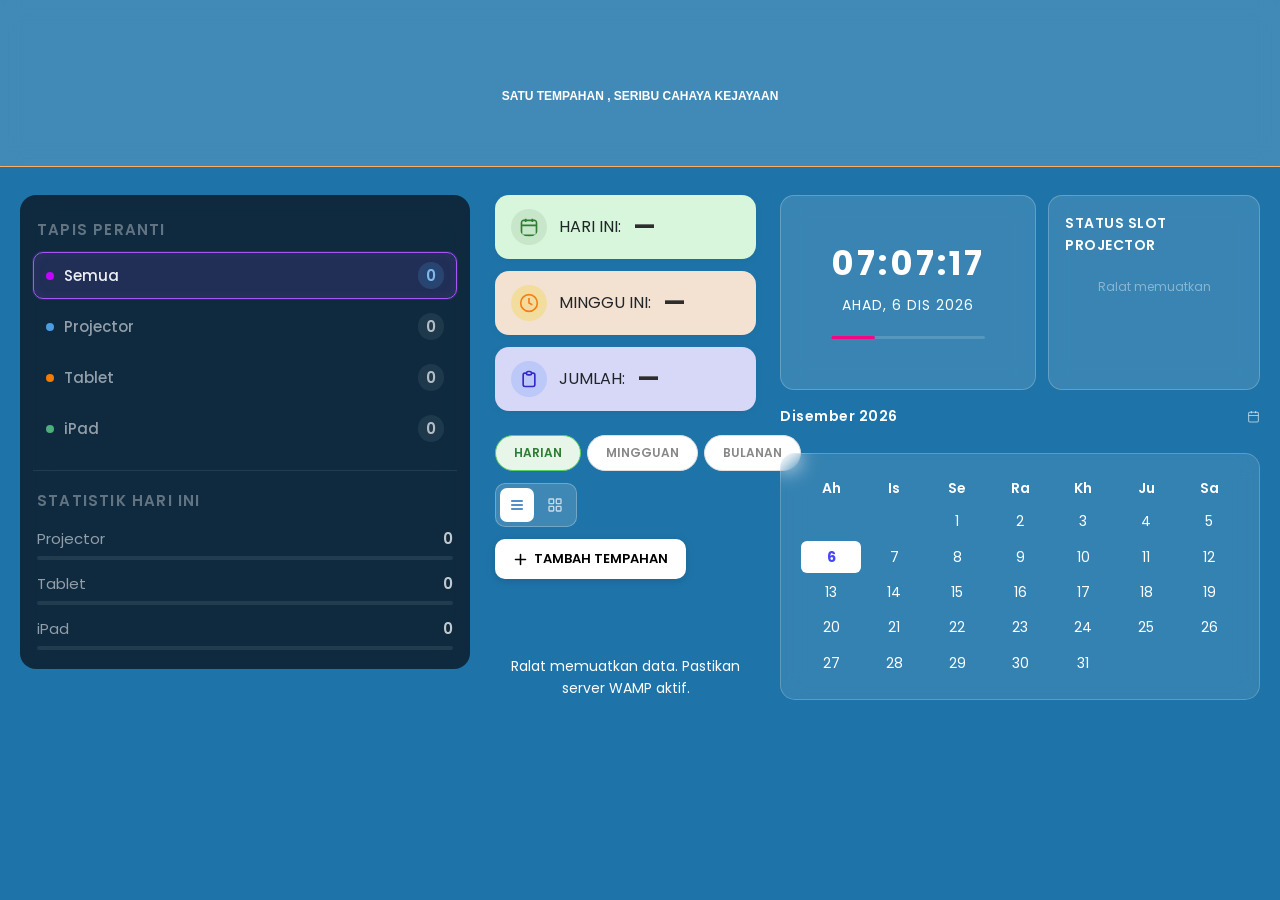
==== Projector/index.html @ f1d9f0d3 "latest" ====
<!DOCTYPE html>
<html lang="ms">
<head>
  <meta charset="UTF-8">
  <meta name="viewport" content="width=device-width, initial-scale=1.0">
  <title>Sistem Tempahan Peranti</title>

  <link rel="preconnect" href="https://fonts.googleapis.com">
  <link rel="preconnect" href="https://fonts.gstatic.com" crossorigin>
  <link href="https://fonts.googleapis.com/css2?family=Poppins:wght@400;500;600&display=swap" rel="stylesheet">

 
  <link rel="stylesheet" href="style.css">
</head>
<body>

<video autoplay muted loop id="myVideo">
  <source src="bgvideo10.mp4" type="video/mp4">
</video>

<!-- ════NAVBAR  ════-->
<nav class="navbar">
  <img src="logo.png" alt="Fast Track Academy" style="height:150px;width:auto;object-fit:contain;margin-right:1500px;">
  <div style="position:absolute;left:50%;transform:translateX(-50%);display:flex;flex-direction:column;align-items:center;gap:4px;">
    <!-- <div class="navbar-icon">
      <svg fill="none" stroke="currentColor" stroke-width="1.8" viewBox="0 0 24 24">
        <rect x="2" y="6" width="20" height="10" rx="2"/>
        <circle cx="17" cy="11" r="2"/>
        <path stroke-linecap="round" d="M5 11h6"/>
        <path stroke-linecap="round" d="M10 16l-2 3M14 16l2 3"/>
      </svg>
    </div> -->
    <div style="text-align:center;">
      <div class="navbar-title">
        <span class="text-1">SISTEM TEMPAHAN PERANTI</span>
        <span class="text-2">FAST TRACK ACADEMY</span>
      </div>
      <div class="navbar-sub">SATU TEMPAHAN , SERIBU CAHAYA KEJAYAAN</div>
    </div>
  </div>
  <button onclick="document.getElementById('logoutModal').style.display='flex'" style="display:flex;align-items:center;gap:8px;background:#b42828;border:1px solid rgba(255,255,255,0.12);color:white;padding:8px 18px;border-radius:50px;font-size:13px;font-weight:500;cursor:pointer;margin-left:auto;font-family:'Poppins',sans-serif;">
    <svg width="15" height="15" viewBox="0 0 24 24" fill="none" stroke="white" stroke-width="2.2" stroke-linecap="round" stroke-linejoin="round">
      <path d="M9 21H5a2 2 0 0 1-2-2V5a2 2 0 0 1 2-2h4"/>
      <polyline points="16 17 21 12 16 7"/>
      <line x1="21" y1="12" x2="9" y2="12"/>
    </svg>
    KEMBALI
  </button>
</nav>

<!-- ════ MAIN CONTAINER ════ -->
<div class="container">

  <!-- ══ PAGE: DASHBOARD ══ -->
  <div class="page active" id="page-dashboard">

    <!-- ════════════════════════════════════════
         WRAPPER: sidebar + kandungan asal
         
    ════════════════════════════════════════ -->
    <div class="sb-outer-wrap">

      <!-- ══ SIDEBAR  ══ -->
      <aside class="sb-panel" id="sbPanel">

        <div class="sb-section-title">TAPIS PERANTI</div>

        <div class="sb-pill-list" id="sbPillList">
          <button class="sb-pill active" data-device="semua" onclick="sbSetFilter(this)">
            <span class="sb-pill-dot" style="background:#c504ff"></span>
            <span class="sb-pill-name">Semua</span>
            <span class="sb-pill-count" id="sb-cnt-semua">—</span>
          </button>
          <button class="sb-pill" data-device="projector" onclick="sbSetFilter(this)">
            <span class="sb-pill-dot" style="background:#4a9de0"></span>
            <span class="sb-pill-name">Projector</span>
            <span class="sb-pill-count" id="sb-cnt-projector">—</span>
          </button>
          <button class="sb-pill" data-device="tablet" onclick="sbSetFilter(this)">
            <span class="sb-pill-dot" style="background:#F57C00"></span>
            <span class="sb-pill-name">Tablet</span>
            <span class="sb-pill-count" id="sb-cnt-tablet">—</span>
          </button>
          <button class="sb-pill" data-device="ipad" onclick="sbSetFilter(this)">
            <span class="sb-pill-dot" style="background:#4caf7d"></span>
            <span class="sb-pill-name">iPad</span>
            <span class="sb-pill-count" id="sb-cnt-ipad">—</span>
          </button>
        </div>

        <div class="sb-divider"></div>

        <div class="sb-section-title">STATISTIK HARI INI</div>

        <div class="sb-stat-list">
          <div class="sb-stat-row">
            <div class="sb-stat-top">
              <span class="sb-stat-name">Projector</span>
              <span class="sb-stat-num" id="sb-stat-projector">—</span>
            </div>
            <div class="sb-stat-track">
              <div class="sb-stat-fill" id="sb-fill-projector" style="background:#4a9de0;width:0%"></div>
            </div>
          </div>
          <div class="sb-stat-row">
            <div class="sb-stat-top">
              <span class="sb-stat-name">Tablet</span>
              <span class="sb-stat-num" id="sb-stat-tablet">—</span>
            </div>
            <div class="sb-stat-track">
              <div class="sb-stat-fill" id="sb-fill-tablet" style="background:#F57C00;width:0%"></div>
            </div>
          </div>
          <div class="sb-stat-row">
            <div class="sb-stat-top">
              <span class="sb-stat-name">iPad</span>
              <span class="sb-stat-num" id="sb-stat-ipad">—</span>
            </div>
            <div class="sb-stat-track">
              <div class="sb-stat-fill" id="sb-fill-ipad" style="background:#4caf7d;width:0%"></div>
            </div>
          </div>
        </div>

      </aside>
      <!-- ══ /SIDEBAR BARU ══ -->

      <!-- ══ KANDUNGAN DASHBOARD  ══ -->
      <div class="sb-main-content">
        <div class="dashboard-layout">

          <!-- KIRI: Stats + Toolbar + Senarai  -->
          <div class="dashboard-main">

            <div class="stats-bar">
              <div class="stat-chip">
                <svg fill="none" stroke="currentColor" stroke-width="2" viewBox="0 0 24 24">
                  <rect x="3" y="4" width="18" height="18" rx="2"/>
                  <path d="M16 2v4M8 2v4M3 10h18"/>
                </svg>
                HARI INI: <strong id="stat-hari">—</strong>
              </div>
              <div class="stat-chip">
                <svg fill="none" stroke="currentColor" stroke-width="2" viewBox="0 0 24 24">
                  <circle cx="12" cy="12" r="10"/>
                  <path d="M12 6v6l4 2"/>
                </svg>
                MINGGU INI: <strong id="stat-minggu">—</strong>
              </div>
              <div class="stat-chip">
                <svg fill="none" stroke="currentColor" stroke-width="2" viewBox="0 0 24 24">
                  <path stroke-linecap="round" d="M9 5H7a2 2 0 00-2 2v12a2 2 0 002 2h10a2 2 0 002-2V7a2 2 0 00-2-2h-2M9 5a2 2 0 002 2h2a2 2 0 002-2M9 5a2 2 0 012-2h2a2 2 0 012 2"/>
                </svg>
                JUMLAH: <strong id="stat-total">—</strong>
              </div>
            </div>

            <div class="toolbar">
              <div class="tabs" data-active="harian">
                <button class="tab-btn active" onclick="setTab('harian', this)">HARIAN</button>
                <button class="tab-btn" onclick="setTab('mingguan', this)">MINGGUAN</button>
                <button class="tab-btn" onclick="setTab('bulanan', this)">BULANAN</button>
              </div>
              <div class="view-toggle">
                <button class="view-btn active" id="btn-list" onclick="setView('list', this)" title="List View">
                  <svg fill="none" stroke="currentColor" stroke-width="2" viewBox="0 0 24 24" width="16" height="16">
                    <path stroke-linecap="round" d="M4 6h16M4 12h16M4 18h16"/>
                  </svg>
                </button>
                <button class="view-btn" id="btn-grid" onclick="setView('grid', this)" title="Grid View">
                  <svg fill="none" stroke="currentColor" stroke-width="2" viewBox="0 0 24 24" width="16" height="16">
                    <rect x="3" y="3" width="7" height="7" rx="1"/><rect x="14" y="3" width="7" height="7" rx="1"/>
                    <rect x="3" y="14" width="7" height="7" rx="1"/><rect x="14" y="14" width="7" height="7" rx="1"/>
                  </svg>
                </button>
              </div>
              <button class="btn btn-primary" onclick="showFormPage()">
                <svg fill="none" stroke="currentColor" stroke-width="2.5" viewBox="0 0 24 24">
                  <path stroke-linecap="round" stroke-linejoin="round" d="M12 4v16m8-8H4"/>
                </svg>
                TAMBAH TEMPAHAN
              </button>
            </div>

            <div id="list-container"></div>

          </div><!-- /dashboard-main -->

          <!-- KANAN: Jam & Kalendar-->
          <div class="dashboard-side">
            <div class="side-row">
              <div class="cc-clock">
                <div class="cc-time" id="ccTime">--:--:--</div>
                <div class="cc-date" id="ccDate">---</div>
                <div class="cc-secs-wrap"><div class="cc-secs-bar" id="ccSecsBar"></div></div>
              </div>
              <div class="cc-topuser">
                <div class="cc-cal-header">
                  <span class="cc-cal-month">STATUS SLOT PROJECTOR</span>
                </div>
                <div id="topUserList">
                  <div style="text-align:center;color:rgba(255,255,255,0.4);font-size:12px;padding:10px 0;">Memuatkan...</div>
                </div>
              </div>
            </div>
            <div class="cc-cal-header">
              <span class="cc-cal-month" id="ccCalMonth">---</span>
              <svg width="13" height="13" fill="none" stroke="rgba(255,255,255,0.6)" stroke-width="2" viewBox="0 0 24 24">
                <rect x="3" y="4" width="18" height="18" rx="2"/><path d="M16 2v4M8 2v4M3 10h18"/>
              </svg>
            </div>
            <div class="cc-cal-grid">
              <div class="cc-day-label">Ah</div>
              <div class="cc-day-label">Is</div>
              <div class="cc-day-label">Se</div>
              <div class="cc-day-label">Ra</div>
              <div class="cc-day-label">Kh</div>
              <div class="cc-day-label">Ju</div>
              <div class="cc-day-label">Sa</div>
              <div id="ccCalDays" style="display:contents"></div>
            </div>
          </div><!-- /dashboard-side -->

        </div><!-- /dashboard-layout -->
      </div>
      <!-- ══ /KANDUNGAN ══ -->

    </div><!-- /sb-outer-wrap -->

  </div><!-- /page-dashboard -->

  <!-- ══ PAGE: FORM ══ -->
  <div class="page" id="page-form">
    <div class="form-header">
      <button class="btn btn-secondary" onclick="showDashboard()">
        <svg fill="none" stroke="currentColor" stroke-width="2" viewBox="0 0 24 24">
          <path stroke-linecap="round" stroke-linejoin="round" d="M15 19l-7-7 7-7"/>
        </svg>
        KEMBALI
      </button>
      <h2>Borang Tempahan Peranti</h2>
    </div>
    <div class="form-card-wrap">
  <div class="form-card-spin"></div>
  <div class="form-card">
      <form id="booking-form" onsubmit="event.preventDefault(); submitForm();" novalidate>
        <div class="form-group">
          <label class="form-label" for="f-nama">Nama<span>*</span></label>
          <input type="text" id="f-nama" class="form-control" placeholder="Masukkan nama anda">
          <div class="invalid-feedback">Sila masukkan nama.</div>
        </div>
        <div class="form-group">
          <label class="form-label">Jenis Device<span>*</span></label>
          <div class="device-selector">
            <label class="device-option" data-device="projector">
              <input type="radio" name="f-device" value="projector" checked onchange="onDeviceChange(this.value)">
              <div class="device-option-inner">
                <div class="device-option-icon device-icon-projector">
                  <svg fill="none" stroke="currentColor" stroke-width="1.8" viewBox="0 0 24 24" width="22" height="22">
                   <rect x="2" y="6" width="20" height="10" rx="2"/>
                  <circle cx="17" cy="11" r="2"/>
                  <path stroke-linecap="round" d="M5 11h6"/>
                  <path stroke-linecap="round" d="M10 16l-2 3M14 16l2 3"/>
                </svg>
                </div>
                <div class="device-option-label">Projektor</div>
              </div>
            </label>
            <label class="device-option" data-device="tablet">
              <input type="radio" name="f-device" value="tablet" onchange="onDeviceChange(this.value)">
              <div class="device-option-inner">
                <div class="device-option-icon device-icon-tablet">
                  <svg fill="none" stroke="currentColor" stroke-width="1.8" viewBox="0 0 24 24" width="22" height="22">
                    <rect x="5" y="2" width="14" height="20" rx="2"/>
                    <circle cx="12" cy="18" r="1" fill="currentColor" stroke="none"/>
                  </svg>
                </div>
                <div class="device-option-label">Tablet</div>
              </div>
            </label>
            <label class="device-option" data-device="ipad">
              <input type="radio" name="f-device" value="ipad" onchange="onDeviceChange(this.value)">
              <div class="device-option-inner">
                <div class="device-option-icon device-icon-ipad">
                  <svg fill="none" stroke="currentColor" stroke-width="1.8" viewBox="0 0 24 24" width="22" height="22">
                     <path d="M17.05 12.536c-.02-2.137 1.753-3.17 1.833-3.22-1.002-1.463-2.557-1.663-3.105-1.682-1.317-.134-2.578.775-3.247.775-.67 0-1.694-.757-2.789-.736-1.427.021-2.75.83-3.484 2.1-1.49 2.582-.381 6.4 1.065 8.494.709 1.02 1.551 2.163 2.652 2.122 1.067-.042 1.468-.684 2.757-.684 1.289 0 1.651.684 2.774.662 1.148-.02 1.874-1.04 2.574-2.066.818-1.18 1.152-2.333 1.17-2.393-.026-.011-2.173-.832-2.2-3.372z" fill="currentColor"/>
              <path d="M14.69 5.61c.576-.706.967-1.68.859-2.658-.833.036-1.867.564-2.468 1.254-.531.613-.999 1.612-.876 2.562.934.07 1.886-.47 2.485-1.158z" fill="currentColor"/>
            </svg>
                </div>
                <div class="device-option-label">iPad</div>
              </div>
            </label>
          </div>
          <div class="invalid-feedback" id="device-feedback">Sila pilih jenis device.</div>
        </div>
        <div class="form-group">
          <label class="form-label" for="f-tarikh">Tarikh<span>*</span></label>
          <input type="date" id="f-tarikh" class="form-control">
          <div class="invalid-feedback">Sila pilih tarikh.</div>
        </div>
        <div class="form-row" id="masa-row">
          <div class="form-group">
            <label class="form-label" for="f-mula">Masa Mula<span>*</span></label>
            <input type="time" id="f-mula" class="form-control">
            <div class="invalid-feedback">Periksa masa mula dan tamat.</div>
          </div>
          <div class="form-group">
            <label class="form-label" for="f-tamat">Masa Tamat<span>*</span></label>
            <input type="time" id="f-tamat" class="form-control">
            <div class="invalid-feedback"></div>
          </div>
        </div>
        <div class="form-group" id="kelas-row">
          <label class="form-label" for="f-kelas">Kelas / Bilik<span>*</span></label>
          <select id="f-kelas" class="form-control">
            <option value="">-- Pilih Kelas --</option>
            <option>AL-FARABI</option><option>AL-GHAZALI</option><option>AL-HAMKA</option>
            <option>PLUTO</option><option>MARS</option><option>DELTA</option>
            <option>BETA</option><option>ALPHA</option><option>GAMMA</option>
            <option>HALL A</option><option>HALL B</option><option>TING 1</option>
            <option>LECT ROOM 3</option><option>LECT ROOM 4</option>
          </select>
          <div class="invalid-feedback">Sila pilih kelas.</div>
        </div>
        <div class="form-group">
          <label class="form-label" for="f-tujuan">Remark <span>*</span></label>
          <textarea id="f-tujuan" class="form-control" placeholder="Nyatakan Tujuan / Model Peranti..."></textarea>
          <div class="invalid-feedback">Sila isi tujuan.</div>
        </div>
        <button type="submit" class="btn btn-submit">
          <svg fill="none" stroke="currentColor" stroke-width="2.5" viewBox="0 0 24 24" style="width:16px;height:16px">
            <path stroke-linecap="round" stroke-linejoin="round" d="M5 13l4 4L19 7"/>
          </svg>
          Hantar Tempahan
        </button>
      </form>
  </div>
</div>

</div><!-- /container -->

<!-- ════ MODAL PADAM  ════ -->
<div class="modal-overlay" id="modal-confirm">
  <div class="modal-box">
    <div class="modal-title">Padam Tempahan?</div>
    <div class="modal-text">
      Adakah anda pasti mahu memadam tempahan milik
      <strong id="delete-nama"></strong>? Tindakan ini tidak boleh dibatalkan.
    </div>
    <div class="modal-actions">
      <button class="btn btn-secondary" onclick="closeModal()">Batal</button>
      <button class="btn btn-danger" style="border-color:#E24B4A;color:#A32D2D;" onclick="doDelete()">
        <svg fill="none" stroke="currentColor" stroke-width="2" viewBox="0 0 24 24" style="width:14px;height:14px">
          <path stroke-linecap="round" d="M3 6h18M8 6V4h8v2M19 6l-1 14H6L5 6"/>
        </svg>
        Ya, Padam
      </button>
    </div>
  </div>
</div>

<div id="toast-container"></div>

<!-- ════ MODAL LOG KELUAR  ════ -->
<div id="logoutModal" style="display:none;position:fixed;inset:0;background:rgba(0,0,0,0.55);align-items:center;justify-content:center;z-index:9999;">
  <div style="background:white;border-radius:16px;padding:32px 28px;text-align:center;max-width:320px;width:90%;font-family:'Poppins',sans-serif;">
    <div style="width:52px;height:52px;background:#FCEBEB;border-radius:50%;display:flex;align-items:center;justify-content:center;margin:0 auto 16px;">
      <svg width="24" height="24" viewBox="0 0 24 24" fill="none" stroke="#E24B4A" stroke-width="2" stroke-linecap="round" stroke-linejoin="round">
        <path d="M9 21H5a2 2 0 0 1-2-2V5a2 2 0 0 1 2-2h4"/>
        <polyline points="16 17 21 12 16 7"/>
        <line x1="21" y1="12" x2="9" y2="12"/>
      </svg>
    </div>
    <p style="font-weight:600;font-size:16px;margin:0 0 8px;color:#1a1a1a;">KEMBALI KE HOMEPAGE</p>
    <p style="color:#888;font-size:13px;margin:0 0 24px;">Anda pasti mahu kembali Ke Sistem Utama ?</p>
    <div style="display:flex;gap:10px;justify-content:center;">
      <button onclick="document.getElementById('logoutModal').style.display='none'" style="padding:9px 22px;border-radius:50px;border:1px solid #ddd;background:#f5f5f5;cursor:pointer;font-family:'Poppins',sans-serif;font-size:13px;">Tidak</button>
      <a href="..\" style="padding:9px 22px;border-radius:50px;background:#E24B4A;color:white;text-decoration:none;font-size:13px;font-weight:500;font-family:'Poppins',sans-serif;">Ya</a>
    </div>
  </div>
</div>

<!-- JS  —  -->
<script src="app.js"></script>

<!-- Script device selector —-->
<script>
  function onDeviceChange(val) {
    document.querySelectorAll('.device-option').forEach(function(el) {
      el.classList.remove('active');
    });
    var selected = document.querySelector('.device-option[data-device="' + val + '"]');
    if (selected) selected.classList.add('active');
    var kelasRow = document.getElementById('kelas-row');
    if (val === 'tablet' || val === 'ipad') {
      kelasRow.style.display = 'none';
      document.getElementById('f-kelas').value = '';
    } else {
      kelasRow.style.display = '';
    }
  }
  document.addEventListener('DOMContentLoaded', function() {
    var def = document.querySelector('.device-option[data-device="projector"]');
    if (def) def.classList.add('active');
  });
</script>

<!-- ════ BOTTOM NAV MOBILE ════ -->

<nav class="mobile-bottom-nav">
  <button class="mbn-item active" onclick="showDashboard()">
    <span class="mbn-icon">📋</span>
    <span class="mbn-label">Tempahan</span>
  </button>
  <button class="mbn-item" onclick="setTab('harian', document.querySelector('.tab-btn'))">
    <span class="mbn-icon">📅</span>
    <span class="mbn-label">Harian</span>
  </button>
  <button class="mbn-item mbn-add" onclick="showFormPage()">
    <span class="mbn-icon">＋</span>
    <span class="mbn-label">Tambah</span>
  </button>
  <button class="mbn-item" onclick="setTab('mingguan', document.querySelectorAll('.tab-btn')[1])">
    <span class="mbn-icon">📊</span>
    <span class="mbn-label">Minggu</span>
  </button>
  <button class="mbn-item" onclick="setTab('bulanan', document.querySelectorAll('.tab-btn')[2])">
    <span class="mbn-icon">🗓️</span>
    <span class="mbn-label">Bulanan</span>
  </button>
</nav>

</body>
</html>
---- Projector/style.css ----
/* ============================================
   style.css — Sistem Tempahan Projector
   ============================================ */

/* ── Reset & Base ─────────────────────────── */
*, *::before, *::after { box-sizing: border-box; margin: 0; padding: 0; }
@import url('https://fonts.googleapis.com/css2?family=Roboto:wght@400;700&family=Poppins:wght@400;600&display=swap');
:root {
  --blue-dark:   #0C447C;
  --blue:        #185FA5;
  --blue-light:  #E6F1FB;
  --blue-mid:    #B5D4F4;
  --red:         #A32D2D;
  --red-light:   #FCEBEB;
  --red-mid:     #F09595;
  --green:       #3B6D11;
  --green-light: #EAF3DE;
  --green-mid:   #97C459;
  --gray-50:     #F8F9FA;
  --gray-100:    #F1F3F5;
  --gray-200:    #E9ECEF;
  --gray-300:    #DEE2E6;
  --gray-500:    #6C757D;
  --gray-700:    #495057;
  --gray-900:    #212529;
  --white:       #FFFFFF;
  --radius-sm:   6px;
  --radius-md:   10px;
  --radius-lg:   14px;
  --shadow-sm:   0 1px 4px rgba(0,0,0,.07);
  --shadow-md:   0 4px 16px rgba(0,0,0,.10);
  --font:        'Poppins', sans-serif;
  --transition:  all .2s ease;

  /* ──  Warna untuk setiap device ── */
  --projector-color:   #185FA5;
  --projector-light:   #d7e8f9;
  --projector-border:  #318ef1;

  --tablet-color:      #F57C00;
  --tablet-light:      #fff9e3;
  --tablet-border:     #F57C00;

  --ipad-color:        #0F6E56;
  --ipad-light:        #d1f7ea;
  --ipad-border:       #1D9E75;
}

body {
  font-family: var(--font);
  background: #1e74a9;
  color: var(--gray-900);
  min-height: 100vh;
  line-height: 1.6;
}

a { text-decoration: none; color: inherit; }

#myVideo {
  position: fixed;
  top: 50%;
   left: 50%;
   min-width: 100%;
   min-height: 100%;
   width: auto;
   height: auto;
   z-index: -1;
   transform: translate(-50%, -50%);
   object-fit: cover; 
}

.container, .navbar {
  position: relative;
}

/* ── Layout ───────────────────────────────── */
.navbar {
  background: rgba(255, 255, 255, 0.156); 
  backdrop-filter: blur(11px);
  -webkit-backdrop-filter: blur(12px);
  box-shadow: none;
  border-bottom: 1px solid rgb(255, 175, 100);
  padding: 8px 24px; 
  display: flex;
  flex-direction: row;  
  align-items: center;
  justify-content: center;
  text-align: center;
  position: sticky;
  top: 0;
  z-index: 100;
  transition: transform 0.3s ease-in-out;
  gap: 0.5rem;
}

.navbar-hidden {
  transform: translateY(-100%);
}

.navbar-content {
  font-family: "Roboto";
  display: flex;
  flex-direction: column;
  align-items: center;
  height: 50px;
}

.navbar-title {
  position: relative;
  height: 24px;
  width: 100%;
  display: flex;
  justify-content: center;
  align-items: center;
  overflow: hidden;
}

.navbar-title span {
  position: absolute;
  font-weight: 700;
  font-size: 18px;
  color: #ffffff;
  opacity: 0;
  white-space: nowrap;
  animation: titleSwap 6s infinite;
}

.text-2 {
  animation-delay: 3s !important;
  color: #f5a623 !important;
}

@keyframes titleSwap {
  0% { opacity: 0; transform: translateY(20px); }
  5%, 45% { opacity: 1; transform: translateY(0); }
  50%, 100% { opacity: 0; transform: translateY(-20px); }
}

.navbar-sub {
  font-family: "Roboto", sans-serif;
  font-size: 14px;
  color:#ffffff !important;
  font-weight: 600 !important;
  margin-top: 4px;
  animation: sloganFade 3s ease-in-out infinite;
}

@keyframes sloganFade {
  0%, 100% { opacity: 0.3; transform: scale(0.98); }
  50% { opacity: 1; transform: scale(1.15); }
}
  
.navbar-icon {
  width: 38px; height: 38px;
  background: var(--blue-light);
  border-radius: var(--radius-md);
  display: flex; align-items: center; justify-content: center;
}
.navbar-icon svg { width: 20px; height: 20px; color: var(--blue); }
.navbar-title { font-size: 16px; font-weight: 600; color: var(--gray-900); }
.navbar-sub   { font-size: 12px; color: var(--gray-500); }

.container {
  max-width: 1650px;
  margin: 0 auto;
  padding: 1.75rem 1.25rem 3rem;
}

/* ── Page switching ───────────────────────── */
.page { display: none; }
.page.active { display: block; }

/* ── Stats bar ────────────────────────────── */
.stats-bar {
  display: flex;
  gap: 12px;
  margin-bottom: 1.5rem;
  flex-wrap: wrap;
}
.stat-chip {
  flex: 1;
  min-width: 140px;
  border-radius: 14px;
  padding: 14px 16px;
  display: flex;
  align-items: center;
  gap: 12px;
  border: none;
  box-shadow: 0 2px 8px rgba(0,0,0,0.06);
  transition: transform 0.2s ease, box-shadow 0.2s ease;
}
.stat-chip:hover {
  transform: translateY(-2px);
  box-shadow: 0 6px 16px rgba(0,0,0,0.10);
}
.stat-chip:nth-child(1) { background: #d8f6db; }
.stat-chip:nth-child(2) { background: #f3e2d1; }
.stat-chip:nth-child(3) { background: #d7d8f7; }
.stat-chip:nth-child(1) svg { background: #c8e6c9; color: #2e7d32; }
.stat-chip:nth-child(2) svg { background: #f2dd9e; color: #f57f17; }
.stat-chip:nth-child(3) svg { background: #bbc8f8; color: #3a28c6; }

.stat-chip strong {
  display: block;
  font-size: 24px;
  font-weight: 700;
  color: #2d2d2d;
  line-height: 1;
  letter-spacing: 0;
}
.stat-chip svg { 
  width: 36px;
  height: 36px;
  padding: 8px;
  border-radius: 50%;
  flex-shrink: 0; 
}

/* ── Toolbar ──────────────────────────────── */
.toolbar {
  display: flex;
  align-items: center;
  justify-content: space-between;
  flex-wrap: wrap;
  gap: .75rem;
  margin-bottom: 1.25rem;
}
.tabs {
  display: flex;
  gap: 6px;
  background: transparent;
  border: none;
  padding: 0;
}
.tab-btn {
  padding: 8px 18px;
  border: 1.5px solid #e0e0e0;
  background: white;
  font-family: var(--font);
  font-size: 12px;
  font-weight: 600;
  color: #888;
  border-radius: 20px;
  cursor: pointer;
  transition: all 0.2s ease;
}
.tabs[data-active="harian"] .tab-btn.active {
  background: #e8f5e9;
  border-color: #59d15d;
  color: #2e7d32;
}
.tabs[data-active="mingguan"] .tab-btn.active {
  background: #fff8e1;
  border-color: #ff7300;
  color: #e65100;
}
.tabs[data-active="bulanan"] .tab-btn.active {
  background: #fce4ec;
  border-color: #3d1ee9;
  color: #0e4f88;
}

/* ── Buttons ──────────────────────────────── */
.btn {
  display: inline-flex;
  align-items: center;
  gap: 6px;
  padding: 9px 18px;
  border-radius: var(--radius-md);
  font-family: var(--font);
  font-size: 13px;
  font-weight: 600;
  cursor: pointer;
  border: none;
  transition: var(--transition);
}
.btn svg { width: 15px; height: 15px; flex-shrink: 0; }

.btn-primary { 
  background: #ffffff !important;
  color: rgb(0, 0, 0) !important;
  border-radius: 10px !important;
  font-weight: 600 !important;
  padding: 10px 18px !important;
  box-shadow: 0 2px 8px rgba(0,0,0,0.15); 
}
.btn-primary:hover {  
  background: #d54d4d !important;
  transform: translateY(-1px);
  box-shadow: 0 4px 12px rgba(0,0,0,0.2) !important; 
}
.btn-primary svg { stroke: rgb(0, 0, 0) !important; }

.btn-danger {
  background: transparent;
  color: var(--gray-500);
  border: 1px solid var(--gray-300);
  padding: 6px 12px;
  font-size: 12px;
}
.btn-danger:hover { background: var(--red-light); color: var(--red); border-color: var(--red-mid); }

.btn-secondary { background:rgba(255, 255, 255, 0.958); color: rgb(0, 0, 0); border: 1px solid rgb(110, 108, 108); }
.btn-secondary:hover { background: rgba(199, 199, 199, 0.573); }

.btn-submit {
  width: 100%;
  padding: 11px;
  justify-content: center;
  font-size: 14px;
  background: var(--blue);
  color: var(--white);
  border-radius: var(--radius-md);
}
.btn-submit:hover { background: var(--blue-dark); }
.btn-submit:disabled { background: var(--gray-300); cursor: not-allowed; transform: none; box-shadow: none; }

/* ── Cards ────────────────────────────────── */
.group-label {
  font-size: 11px;
  font-weight: 700;
  letter-spacing: .06em;
  text-transform: uppercase;
  color: rgba(255,255,255,0.75);
  margin: 1.5rem 0 .6rem;
}
.group-label:first-child { margin-top: 0; }

.booking-card {
  background: var(--white);
  border: 1px solid var(--gray-200);
  border-radius: var(--radius-lg);
  padding: 1rem 1.25rem;
  margin-bottom: .6rem;
  display: flex;
  align-items: flex-start;
  gap: 1rem;
  transition: var(--transition);
  animation: fadeIn .25s ease;
  transform-style: preserve-3d;
  transition: transform 0.3s ease, box-shadow 0.3s ease;
  will-change: transform;
}

/* ── Border kiri mengikut jenis device ── */
/*  nth-child warna berbeza — diganti dengan class device */
.booking-card.device-projector {
  border-left: 10px solid var(--projector-border);
}
.booking-card.device-tablet {
  border-left: 10px solid var(--tablet-border);
}
.booking-card.device-ipad {
  border-left: 10px solid var(--ipad-border);
}
/* Fallback: kad tanpa class device ikut  */
.booking-card:not(.device-projector):not(.device-tablet):not(.device-ipad):nth-child(3n+1) {
  border-left: 10px solid #3171f1;
}
.booking-card:not(.device-projector):not(.device-tablet):not(.device-ipad):nth-child(3n+2) {
  border-left: 10px solid #9b9e9b;
}
.booking-card:not(.device-projector):not(.device-tablet):not(.device-ipad):nth-child(3n+3) {
  border-left: 10px solid #F57C00;
}

.booking-card:hover { 
  transform: perspective(800px) rotateX(2deg) translateY(-6px) scale(1.01);
  box-shadow: 
    0 20px 40px rgba(0, 0, 0, 0.15),
    0 8px 16px rgba(49, 113, 241, 0.12);
  border-color: rgba(49, 113, 241, 0.3) !important;
  z-index: 10;
  position: relative;
}

@keyframes fadeIn { from { opacity: 0; transform: translateY(6px); } to { opacity: 1; transform: translateY(0); } }

/* ──  Icon wrap warna mengikut device ── */
.card-icon-wrap {
  width: 42px; height: 42px; flex-shrink: 0;
  background: var(--blue-light);
  border-radius: var(--radius-md);
  display: flex; align-items: center; justify-content: center;
}
.card-icon-wrap svg { width: 20px; height: 20px; color: var(--blue); }

/* Override warna icon wrap mengikut device */
.device-projector .card-icon-wrap { background: var(--projector-light); }
.device-projector .card-icon-wrap svg { color: var(--projector-color); }

.device-tablet .card-icon-wrap { background: var(--tablet-light); }
.device-tablet .card-icon-wrap svg { color: var(--tablet-color); }

.device-ipad .card-icon-wrap { background: var(--ipad-light); }
.device-ipad .card-icon-wrap svg { color: var(--ipad-color); }

/* ──  Badge pill dalam kad ── */
.card-badge {
  display: inline-block;
  font-size: 11px; font-weight: 600;
  padding: 10px 8px;
  border-radius: 20px;
  background: var(--blue-light);
  color: var(--blue);
  margin-bottom: 4px;
}

/* Badge warna mengikut device */
.device-projector .card-badge { background: var(--projector-light); color: var(--projector-color); }
.device-tablet .card-badge    { background: var(--tablet-light);    color: var(--tablet-color); }
.device-ipad .card-badge      { background: var(--ipad-light);      color: var(--ipad-color); }

/* ──  Badge "Tiada had" untuk tablet & ipad ── */
.badge-no-limit {
  display: inline-flex;
  align-items: center;
  gap: 3px;
  font-size: 10px;
  font-weight: 600;
  padding: 3px 8px;
  border-radius: 20px;
  margin-left: 4px;
  vertical-align: middle;
}
.device-tablet .badge-no-limit { background: var(--tablet-light); color: var(--tablet-color); }
.device-ipad   .badge-no-limit { background: var(--ipad-light);   color: var(--ipad-color); }

.card-body { flex: 1; min-width: 0; }
.card-name { font-size: 14px; font-weight: 600; color: var(--gray-900); margin-bottom: 4px; }
.card-meta { display: flex; flex-wrap: wrap; gap: 8px; }
.meta-item {
  display: inline-flex; align-items: center; gap: 4px;
  font-size: 12px; color: var(--gray-500);
}
.meta-item svg { width: 12px; height: 12px; }
.card-tujuan {
  font-size: 12px; color: var(--gray-500);
  margin-top: 5px;
  white-space: nowrap; overflow: hidden; text-overflow: ellipsis;
}

.card-actions {
  align-self: center;
}

@media (max-width: 600px) {
  .booking-card { flex-direction: column; }
  .card-actions { width: 100%; margin-top: 10px; }
}

/* ── Empty state ──────────────────────────── */
.empty-state {
  text-align: center;
  padding: 3.5rem 1rem;
  color: var(--gray-500);
}
.empty-state .empty-icon {
  width: 60px; height: 60px;
  background: var(--gray-100);
  border-radius: 50%;
  display: flex; align-items: center; justify-content: center;
  margin: 0 auto 1rem;
}
.empty-state .empty-icon svg { width: 28px; height: 28px; color:rgb(118, 114, 114); }
.empty-state p { font-size: 14px; color:white; }
.empty-state span { color:white; font-size: 13px; }

/* ── Loading ──────────────────────────────── */
.loading {
  display: flex; align-items: center; justify-content: center;
  gap: 10px; padding: 2.5rem;
  color: var(--gray-500); font-size: 14px;
}
.spinner {
  width: 20px; height: 20px;
  border: 2.5px solid var(--gray-200);
  border-top-color: var(--blue);
  border-radius: 50%;
  animation: spin .7s linear infinite;
}
@keyframes spin { to { transform: rotate(360deg); } }

/* ── Form Page ────────────────────────────── */
.form-header {
  display: flex;
  align-items: center;
  gap: .75rem;
  margin-bottom: 1.5rem;
  padding: 0 1.25rem; 
}
.form-header h2 { 
  font-size: 20px;
  font-weight: 600;
 color: white;
text-shadow: 0 0 6px #f5a623, 0 0 12px #f5a623;
  flex: 1;           
  text-align: center; 
  margin-right: 60px;

}

#page-form .form-header {
  max-width: 100%;
  margin: 0 auto 1.5rem;
  padding: 0;
}

#page-form {
  max-width: 650px;
  margin: 0 auto;
}

.form-card {
  background: rgb(110, 133, 175);
  backdrop-filter: blur(10px);
  -webkit-backdrop-filter: blur(12px);
  border: none;
  border-radius: 20px;
  padding: 2rem;
  max-width: 100%;
  width: 100%;
  margin: 0 auto;
  box-shadow: 0 20px 60px rgba(251, 251, 251, 0);
}



.form-group { margin-bottom: 1.1rem; }
.form-label {
  display: block;
  font-size: 13px;
  font-weight: 600;
  color: rgb(51, 50, 50);
  margin-bottom: 5px;
}
.form-label span { color: #E24B4A; margin-left: 2px; }

.form-control {
  width: 100%;
  border: 1.5px solid var(--gray-300);
  border-radius: var(--radius-md);
  padding: 9px 13px;
  font-family: var(--font);
  font-size: 14px;
  color: var(--gray-900);
  background: var(--white);
  transition: var(--transition);
  outline: none;
}
.form-control:focus { border-color: var(--blue); box-shadow: 0 0 0 3px rgba(24,95,165,.1); }
.form-control.is-invalid { border-color: #E24B4A; }

textarea.form-control { resize: vertical; min-height: 90px; }

.form-row { display: grid; grid-template-columns: 1fr 1fr; gap: 12px; }
.invalid-feedback { font-size: 12px; color: #A32D2D; margin-top: 4px; display: none; }
.form-control.is-invalid + .invalid-feedback { display: block; }

/* ════════════════════════════════════════════
   Device Selector 
════════════════════════════════════════════ */
.device-selector {
  display: grid;
  grid-template-columns: repeat(3, 1fr);
  gap: 10px;
}

.device-option {
  cursor: pointer;
  position: relative;
}

/* Sembunyikan radio input  */
.device-option input[type="radio"] {
  position: absolute;
  opacity: 0;
  width: 0;
  height: 0;
}

.device-option-inner {
  display: flex;
  flex-direction: column;
  align-items: center;
  gap: 6px;
  padding: 14px 10px;
  border: 1.5px solid var(--gray-300);
  border-radius: var(--radius-md);
  background: var(--white);
  transition: all 0.2s ease;
  text-align: center;
}

.device-option-inner:hover {
  border-color: var(--gray-500);
  background: var(--gray-50);
}

.device-option-icon {
  width: 44px;
  height: 44px;
  border-radius: 10px;
  display: flex;
  align-items: center;
  justify-content: center;
  transition: all 0.2s ease;
}

/* Warna icon mengikut device — keadaan normal */
.device-icon-projector { background: var(--projector-light); color: var(--projector-color); }
.device-icon-tablet    { background: var(--tablet-light);    color: var(--tablet-color); }
.device-icon-ipad      { background: var(--ipad-light);      color: var(--ipad-color); }

.device-option-label {
  font-size: 13px;
  font-weight: 600;
  color: var(--gray-700);
}

.device-option-sub {
  font-size: 10px;
  color: var(--gray-500);
  font-weight: 500;
}

/* Keadaan active/dipilih */
.device-option.active[data-device="projector"] .device-option-inner {
  border-color: var(--projector-color);
  background: var(--projector-light);
}
.device-option.active[data-device="projector"] .device-option-label { color: var(--projector-color); }
.device-option.active[data-device="projector"] .device-option-sub   { color: var(--projector-color); opacity: 0.7; }

.device-option.active[data-device="tablet"] .device-option-inner {
  border-color: var(--tablet-color);
  background: var(--tablet-light);
}
.device-option.active[data-device="tablet"] .device-option-label { color: var(--tablet-color); }
.device-option.active[data-device="tablet"] .device-option-sub   { color: var(--tablet-color); opacity: 0.7; }

.device-option.active[data-device="ipad"] .device-option-inner {
  border-color: var(--ipad-color);
  background: var(--ipad-light);
}
.device-option.active[data-device="ipad"] .device-option-label { color: var(--ipad-color); }
.device-option.active[data-device="ipad"] .device-option-sub   { color: var(--ipad-color); opacity: 0.7; }

/* ══ /Device Selector ══ */

/* ── Toast ────────────────────────────────── */
#toast-container {
  position: fixed;
  top: 1.25rem; right: 1.25rem;
  z-index: 9999;
  display: flex;
  flex-direction: column;
  gap: 8px;
  max-width: 340px;
}
.toast {
  display: flex;
  align-items: flex-start;
  gap: 10px;
  padding: 13px 16px;
  border-radius: var(--radius-md);
  font-size: 13px;
  font-weight: 500;
  box-shadow: var(--shadow-md);
  animation: slideIn .25s ease;
  border: 1px solid transparent;
}
@keyframes slideIn { from { transform: translateX(20px); opacity: 0; } to { transform: translateX(0); opacity: 1; } }
.toast-icon { flex-shrink: 0; margin-top: 1px; }
.toast-icon svg { width: 16px; height: 16px; }
.toast.toast-success { background: var(--green-light); color: var(--green); border-color: var(--green-mid); }
.toast.toast-error   { background: var(--red-light);   color: var(--red);   border-color: var(--red-mid); }
.toast.toast-info    { background: var(--blue-light);  color: var(--blue);  border-color: var(--blue-mid); }

/* ── Modal Confirm ────────────────────────── */
.modal-overlay {
  position: fixed; inset: 0;
  background: rgba(0, 0, 0, 0.488);
  display: flex; align-items: center; justify-content: center;
  z-index: 9998;
  opacity: 0; visibility: hidden;
  transition: var(--transition);
}
.modal-overlay.open { opacity: 1; visibility: visible; }
.modal-box {
  background: var(--white);
  border-radius: var(--radius-lg);
  padding: 1.75rem;
  max-width: 380px; width: 90%;
  box-shadow: var(--shadow-md);
  transform: scale(.95);
  transition: var(--transition);
}
.modal-overlay.open .modal-box { transform: scale(1); }
.modal-title { font-size: 15px; font-weight: 600; margin-bottom: 8px; }
.modal-text  { font-size: 13px; color: var(--gray-500); margin-bottom: 1.25rem; }
.modal-actions { display: flex; gap: 8px; justify-content: flex-end; }

/* ── Responsive ───────────────────────────── */
@media (max-width: 600px) {
  .toolbar { flex-direction: column; align-items: flex-start; }
  .form-row { grid-template-columns: 1fr; }
  .booking-card { flex-wrap: wrap; }
  .stats-bar { gap: .5rem; }
  .stat-chip { font-size: 12px; padding: .5rem .75rem; }
  .device-selector { grid-template-columns: 1fr; }
}

/* ── View Toggle ── */
.view-toggle {
  display: flex;
  gap: 4px;
  background: rgba(255,255,255,0.15);
  border: 1px solid rgba(255,255,255,0.25);
  border-radius: 10px;
  padding: 4px;
}

.view-btn {
  display: flex;
  align-items: center;
  justify-content: center;
  width: 34px;
  height: 34px;
  border: none;
  border-radius: 7px;
  background: transparent;
  color: rgba(255,255,255,0.7);
  cursor: pointer;
  transition: all 0.2s ease;
}

.view-btn:hover {
  background: rgba(255, 11, 11, 0.15);
  color: white;
}

.view-btn.active {
  background: white;
  color: #1a6db5;
}

/* ── Grid 3 kolum ── */
.grid-3 {
  display: grid;
  grid-template-columns: repeat(3, minmax(0, 1fr));
  gap: 14px;
  margin-bottom: 8px;
}

/* ── Grid 2 kolum ── */
.grid-2 {
  display: grid;
  grid-template-columns: repeat(2, minmax(0, 1fr));
  gap: 14px;
  margin-bottom: 8px;
}

/* Card dalam grid mode */
.grid-2 .booking-card,
.grid-3 .booking-card {
  border-radius: 0 12px 12px 0 !important;
  display: flex;
  flex-direction: column;
  gap: 10px;
  padding: 14px 16px;
}

/* Grid mode: warna border kiri ikut device juga */
.grid-2 .booking-card.device-projector,
.grid-3 .booking-card.device-projector { border-left: 10px solid var(--projector-border)!important; }

.grid-2 .booking-card.device-tablet,
.grid-3 .booking-card.device-tablet { border-left: 10px solid var(--tablet-border)!important; }

.grid-2 .booking-card.device-ipad,
.grid-3 .booking-card.device-ipad { border-left: 10px solid var(--ipad-border)!important; }

/* Fallback grid tanpa class device */
.grid-2 .booking-card:not(.device-projector):not(.device-tablet):not(.device-ipad),
.grid-3 .booking-card:not(.device-projector):not(.device-tablet):not(.device-ipad) {
  border-left: 20px solid #378ADD;
}

.grid-3 .booking-card .card-meta {
  flex-direction: column;
  gap: 4px;
}

.grid-3 .card-actions {
  display: flex;
  justify-content: flex-end;
  padding-top: 6px;
  border-top: 0.5px solid rgba(0,0,0,0.08);
  margin-top: auto;
}

.durasi-badge {
  background: #F1EFE8;
  color: #444;
  padding: 3px 10px;
  border-radius: 50px;
  font-size: 11px;
  white-space: nowrap;
}

/* ── Clock & Calendar Panel ── */
.clock-cal-panel {
  max-width: 900px;
  margin: 0 auto;
  padding: 0 1.25rem;
  display: flex;
  gap: 14px;
  margin-bottom: -0.5rem;
  margin-top: 1.25rem;
}

.cc-clock {
  flex: 1;
  background: rgba(255,255,255,0.12);
  backdrop-filter: blur(12px);
  -webkit-backdrop-filter: blur(12px);
  border: 1px solid rgba(255,255,255,0.22);
  border-radius: 14px;
  padding: 18px;
  display: flex;
  flex-direction: column;
  align-items: center;
  justify-content: center;
  gap: 4px;
}

.cc-time {
  font-size: 34px;
  font-weight: 700;
  color: white;
  letter-spacing: 3px;
  font-variant-numeric: tabular-nums;
  line-height: 1;
}

.cc-date {
  font-size: 14px;
  color: rgb(255, 255, 255);
  letter-spacing: 1px;
  text-transform: uppercase;
  margin-top: 4px;
}

.cc-secs-wrap {
  width: 100%;
  height: 3px;
  background: rgba(255,255,255,0.15);
  border-radius: 2px;
  margin-top: 10px;
  overflow: hidden;
}

.cc-secs-bar {
  height: 100%;
  background: #f50685;
  border-radius: 2px;
  width: 0%;
  transition: width 1s linear;
}

.cc-cal {
  flex: 1.4;
  background: rgba(255,255,255,0.12);
  backdrop-filter: blur(12px);
  -webkit-backdrop-filter: blur(12px);
  border: 1px solid rgba(255,255,255,0.22);
  border-radius: 14px;
  padding: 16px;
}

.cc-cal-header {
  display: flex;
  justify-content: space-between;
  align-items: center;
  margin-bottom: 10px;
}

.cc-cal-month {
  font-size: 14px;
  font-weight: 600;
  color: white;
  letter-spacing: 0.5px;
}

.cc-cal-grid {
  display: grid;
  grid-template-columns: repeat(7, 1fr);
  gap: 3px;
  background: rgba(255, 255, 255, 0.1); /* Warna putih telus */
    backdrop-filter: blur(10px); /* Tahap kekaburan latar belakang */
    -webkit-backdrop-filter: blur(10px); /* Untuk sokongan browser Safari */
    border-radius: 15px; /* Sudut melengkung supaya nampak moden */
    padding: 20px;
    border: 1px solid rgba(255, 255, 255, 0.2); /* Garisan tepi halus */

}

.cc-day-label {
  text-align: center;
  font-size: 14px;
  color: rgb(255, 255, 255);
  padding: 3px 0;
  font-weight: 600;
}

.cc-cal-num {
  text-align: center;
  font-size: 14px;
  color: rgb(255, 255, 255);
  padding: 5px 2px;
  border-radius: 6px;
  cursor: default;
}

.cc-cal-num.today {
  background: rgb(255, 255, 255);
  color: #4845ff;
  font-weight: 700;
}

.cc-cal-num.has-booking {
  color: rgba(255,255,255,0.9);
  font-weight: 600;
  position: relative;
}

.cc-cal-num.has-booking::after {
  content: '';
  width: 4px;
  height: 4px;
  background: #64b5f6;
  border-radius: 50%;
  position: absolute;
  bottom: 1px;
  left: 50%;
  transform: translateX(-50%);
}

@media (max-width: 600px) {
  .clock-cal-panel { flex-direction: column; }
  .cc-time { font-size: 28px; }
}

/* ── Dashboard Layout ── */
.dashboard-layout {
  display: flex;
  gap: 24px;
  align-items: flex-start;
}
.dashboard-main { flex: 1; min-width: 0; }
.dashboard-side {
  width: 480px;
  flex-shrink: 0;
  display: flex;
  flex-direction: column;
  gap: 15px;
  position: sticky;
  top: 90px;
}
.dashboard-side .cc-clock {
  background: rgba(255,255,255,0.12);
  backdrop-filter: blur(12px);
  -webkit-backdrop-filter: blur(12px);
  border: 1px solid rgba(255,255,255,0.22);
  border-radius: 14px;
  padding: 50px;
  display: flex;
  flex-direction: column;
  align-items: center;
  gap: 10px;
}
.dashboard-side .cc-cal {
  background: rgba(255,255,255,0.12);
  backdrop-filter: blur(12px);
  border: 1px solid rgba(255,255,255,0.22);
  border-radius: 14px;
  padding: 16px;
}
.clock-cal-panel { display: none; }

@media (max-width: 900px) {
  .dashboard-layout { flex-direction: column; }
  .dashboard-side { 
    width: 100%; 
    position: static;
    flex-direction: row;
  }
  .dashboard-side .cc-clock,
  .dashboard-side .cc-cal { flex: 1; }
}

/* ── Top Pengguna Aktif ── */
.cc-topuser {
  background: rgba(255,255,255,0.12);
  backdrop-filter: blur(12px);
  -webkit-backdrop-filter: blur(12px);
  border: 1px solid rgba(255,255,255,0.22);
  border-radius: 14px;
  padding: 16px;
}

.top-user-item {
  display: flex;
  align-items: center;
  gap: 10px;
  padding: 7px 0;
  border-bottom: 1px solid rgba(255,255,255,0.08);
}

.top-user-item:last-child { border-bottom: none; }

.top-rank {
  width: 22px;
  height: 22px;
  border-radius: 50%;
  display: flex;
  align-items: center;
  justify-content: center;
  font-size: 11px;
  font-weight: 700;
  flex-shrink: 0;
}

.rank-1 { background: #FFD700; color: #5a3e00; }
.rank-2 { background: #C0C0C0; color: #3a3a3a; }
.rank-3 { background: #CD7F32; color: #fff; }
.rank-other { background: rgba(255,255,255,0.15); color: rgba(255,255,255,0.7); }

/* .top-user-name {
  flex: 1;
  font-size: 12px;
  color: rgba(255,255,255,0.85);
  font-weight: 500;
  white-space: nowrap;
  overflow: hidden;
  text-overflow: ellipsis;
} */

/* .top-user-count {
  font-size: 11px;
  color: rgba(255,255,255,0.5);
  white-space: nowrap;
}

.top-user-bar-wrap {
  width: 100%;
  height: 3px;
  background: rgba(255,255,255,0.1);
  border-radius: 2px;
  margin-top: 4px;
  overflow: hidden;
}

.top-user-bar {
  height: 100%;
  border-radius: 2px;
  background: #64b5f6;
} */

.side-row {
  display: flex;
  gap: 12px;
  align-items: stretch;
}

.side-row .cc-clock { flex: 1; }
.side-row .cc-topuser { flex: 1.2; }

/* ========================bahagian sidebar sahaja========================== */

/* ── Wrapper luar: sidebar + kandungan ── */
.sb-outer-wrap {
  display: flex;
  gap: 0;
  align-items: flex-start;
}

/* ── Sidebar panel ── */
.sb-panel {
  width: 450px;
  min-width: 400px;
  flex-shrink: 0;
  background: rgba(10, 15, 25, 0.733);
  backdrop-filter: blur(14px);
  -webkit-backdrop-filter: blur(14px);
  border: 1px solid rgba(0, 115, 255, 0);
  border-radius: 16px;
  padding: 18px 12px;
  display: flex;
  flex-direction: column;
  gap: 6px;
  position: sticky;
  top: 90px;
  margin-right: 20px;
   /* box-shadow: 
    6px 0 40px rgba(99, 31, 245, 0.273),
    12px 0 60px rgba(238, 240, 239, 0.3),
    -2px 0 20px rgba(0, 0, 0, 0.2); */
}

/* ── Label seksyen ── */
.sb-section-title {
  font-size: 15px;
  font-weight: 600;
  color: rgba(255, 255, 255, 0.35);
  letter-spacing: 0.08em;
  padding: 0 4px;
  margin-bottom: 4px;
  margin-top: 4px;
}

/* ── Senarai pill ── */
.sb-pill-list {
  display: flex;
  flex-direction: column;
  gap: 4px;
  margin-bottom: 4px;
}

/* ── Pill button ── */
.sb-pill {
  display: flex;
  align-items: center;
  gap: 10px;
  width: 100%;
  padding: 9px 12px;
  border-radius: 10px;
  border: 1px solid transparent;
  background: transparent;
  cursor: pointer;
  font-family: 'Poppins', sans-serif;
  transition: background 0.15s, border-color 0.15s;
  text-align: left;
}

.sb-pill:hover {
  background: rgba(141, 146, 241, 0.27);
}

.sb-pill.active {
  background: rgba(163, 85, 247, 0.12);
  border-color: #a855f7;
  box-shadow: 0 0 0 1px rgba(168, 85, 247, 0.15),
              inset 0 0 12px rgba(168, 85, 247, 0.08);
}

/* Projector (biru) */
.sb-pill.active[data-device="projector"] {
  background: rgba(24, 95, 165, 0.18);
  border-color: var(--projector-border);
  box-shadow: 0 0 0 1px rgba(49, 142, 241, 0.2),
              inset 0 0 12px rgba(49, 142, 241, 0.08);
}

/* Tablet (oren) */
.sb-pill.active[data-device="tablet"] {
  background: rgba(245, 124, 0, 0.12);
  border-color: var(--tablet-border);
  box-shadow: 0 0 0 1px rgba(245, 124, 0, 0.2),
              inset 0 0 12px rgba(245, 124, 0, 0.08);
}

/* iPad (hijau) */
.sb-pill.active[data-device="ipad"] {
  background: rgba(15, 110, 86, 0.15);
  border-color: var(--ipad-border);
  box-shadow: 0 0 0 1px rgba(29, 158, 117, 0.2),
              inset 0 0 12px rgba(29, 158, 117, 0.08);
}

/* ── Dot warna device ── */
.sb-pill-dot {
  width: 8px;
  height: 8px;
  border-radius: 50%;
  flex-shrink: 0;
}

/* ── Nama pill ── */
.sb-pill-name {
  font-size: 15px;
  color: rgba(255, 255, 255, 0.55);
  flex: 1;
  font-weight: 500;
}

.sb-pill.active .sb-pill-name {
  color: rgba(255, 255, 255, 0.92);
}

/* ── Count badge ── */
.sb-pill-count {
  font-size: 15px;
  font-weight: 600;
  color: rgba(255, 255, 255, 0.671);
  background: rgba(255, 255, 255, 0.07);
  padding: 2px 8px;
  border-radius: 20px;
  min-width: 26px;
  text-align: center;
}

.sb-pill.active .sb-pill-count {
  background: rgba(74, 157, 224, 0.2);
  color: #7eb8f0;
}

/* ── Divider ── */
.sb-divider {
  height: 0.5px;
  background: rgba(255, 255, 255, 0.08);
  margin: 8px 0;
}

/* ── Statistik bar ── */
.sb-stat-list {
  display: flex;
  flex-direction: column;
  gap: 12px;
  padding: 4px 4px 0;
}


.sb-stat-top {
  display: flex;
  justify-content: space-between;
  align-items: center;
  margin-bottom: 5px;
}

.sb-stat-name {
  font-size: 15px;
  color: rgba(255, 255, 255, 0.55);
  font-family: 'Poppins', sans-serif;
}

.sb-stat-num {
  font-size: 15px;
  font-weight: 600;
  color: rgba(255, 255, 255, 0.75);
  font-family: 'Poppins', sans-serif;
}

.sb-stat-track {
  height: 4px;
  border-radius: 2px;
  background: rgba(255, 255, 255, 0.08);
  overflow: hidden;
}

.sb-stat-fill {
  height: 100%;
  border-radius: 2px;
  transition: width 0.6s ease;
}

/* ── Kandungan utama ── */
.sb-main-content {
  flex: 1;
  min-width: 0;
  padding-left: 5px;
  width: 100%;
}

/* ── Sembunyikan kad mengikut filter ── */
.booking-card.sb-hidden {
  display: none !important;
}

/* ── Responsive: sidebar jadi bar atas pada skrin kecil ── */
@media (max-width: 900px) {
  .sb-outer-wrap {
    flex-direction: column;
    gap: 12px;
  }

  .sb-panel {
    width: 100%;
    position: static;
    flex-direction: row;
    flex-wrap: wrap;
    padding: 12px;
    gap: 10px;
    border-radius: 12px;
  }

  .sb-section-title {
    width: 100%;
    margin: 0;
  }

  .sb-pill-list {
    flex-direction: row;
    flex-wrap: wrap;
    gap: 6px;
    margin-bottom: 0;
  }

  .sb-pill {
    width: auto;
    padding: 6px 12px;
  }

  .sb-divider {
    width: 100%;
    height: 0.5px;
  }

  .sb-stat-list {
    flex-direction: row;
    flex-wrap: wrap;
    gap: 10px;
    width: 100%;
  }

  .sb-stat-row {
    flex: 1;
    min-width: 100px;
  }

  .sb-main-content {
    padding-left: 0;
  }
}

/* ============================================================
   RESPONSIVE MOBILE VIEW  
   ============================================================ */

/* ── TABLET (≤ 1024px) ───────────────────────────────────── */
@media (max-width: 1024px) {

  /* Sidebar jadi lebih kecil */
  .sb-panel {
    width: 220px;
    min-width: 200px;
    padding: 14px 10px;
  }

  /* Panel kanan dashboard lebih kecil */
  .dashboard-side {
    width: 320px;
  }

  /* Navbar logo kecilkan */
  .navbar img {
    height: 80px !important;
    margin-right: 0 !important;
  }
}

/* ── MOBILE BESAR (≤ 768px) ─────────────────────────────── */
@media (max-width: 768px) {

  /* ── NAVBAR ── */
  .navbar {
    padding: 8px 12px;
    flex-wrap: wrap;
    gap: 6px;
  }

  .navbar img {
    height: 50px !important;
    margin-right: 0 !important;
    position: static !important;
  }

  /* Tajuk tengah navbar */
  .navbar > div[style*="position:absolute"] ,
  .navbar > div[style*="position: absolute"] {
    position: static !important;
    transform: none !important;
    order: 3;
    width: 100%;
    text-align: center;
  }

  .navbar-title span { font-size: 13px !important; }
  .navbar-sub { font-size: 11px !important; }

  /* Butang KEMBALI */
  .navbar > button {
    margin-left: 0 !important;
    padding: 6px 12px !important;
    font-size: 12px !important;
  }

  /* ── CONTAINER ── */
  .container {
    padding: 1rem 0.75rem 5rem; /* bawah lebih untuk bottom nav */
  }

  /* ── SIDEBAR + KANDUNGAN: susun atas-bawah ── */
  .sb-outer-wrap {
    flex-direction: column;
    gap: 10px;
  }

  .sb-panel {
    width: 100%;
    min-width: unset;
    position: static;
    margin-right: 0;
    padding: 12px;
    border-radius: 12px;
    flex-direction: row;
    flex-wrap: wrap;
    gap: 8px;
  }

  .sb-section-title { width: 100%; margin: 0; font-size: 11px; }

  .sb-pill-list {
    flex-direction: row;
    flex-wrap: wrap;
    gap: 6px;
    margin-bottom: 0;
    width: 100%;
  }

  .sb-pill {
    width: auto;
    padding: 5px 10px;
    border-radius: 20px;
  }

  .sb-pill-name { font-size: 12px; }
  .sb-pill-count { font-size: 11px; padding: 1px 6px; }

  .sb-divider { width: 100%; }

  .sb-stat-list {
    flex-direction: row;
    flex-wrap: wrap;
    gap: 8px;
    width: 100%;
  }

  .sb-stat-row { flex: 1; min-width: 80px; }
  .sb-stat-name, .sb-stat-num { font-size: 12px; }

  .sb-main-content { padding-left: 0; }

  /* ── DASHBOARD LAYOUT ── */
  .dashboard-layout {
    flex-direction: column;
    gap: 14px;
  }

  .dashboard-side {
    width: 100%;
    position: static;
    flex-direction: column; 
    gap: 10px;
    order: -1;  
  }

  /* side-row (jam + status slot) jadi column */
  .side-row {
    flex-direction: column;
    gap: 10px;
  }

  .side-row .cc-clock,
  .side-row .cc-topuser { flex: unset; width: 100%; }

  .dashboard-side .cc-clock {
    padding: 20px !important;
  }

  /* ── STATS BAR ── */
  .stats-bar {
    display: grid;
    grid-template-columns: repeat(3, 1fr);
    gap: 8px;
  }

  .stat-chip {
    flex-direction: column;
    align-items: flex-start;
    gap: 6px;
    padding: 10px 12px;
    font-size: 11px;
    min-width: unset;
    border-radius: 12px;
  }

  .stat-chip svg {
    width: 28px;
    height: 28px;
  }

  .stat-chip strong {
    font-size: 20px;
  }

  /* ── TOOLBAR ── */
  .toolbar {
    flex-direction: column;
    align-items: stretch;
    gap: 8px;
  }

  .tabs { justify-content: stretch; }

  .tab-btn {
    flex: 1;
    text-align: center;
    padding: 7px 8px;
    font-size: 11px;
  }

  .view-toggle { justify-content: flex-start; }

  /* Butang tambah tempahan: penuh lebar */
  .btn-primary {
    width: 100%;
    justify-content: center;
  }

  /* ── BOOKING CARDS ── */
  .booking-card {
    flex-wrap: wrap;
    padding: 12px;
    gap: 8px;
  }

  .card-name { font-size: 13px; }
  .card-meta { gap: 6px; }
  .meta-item { font-size: 11px; }
  .card-tujuan { font-size: 11px; }

  .card-actions {
    width: 100%;
    margin-top: 4px;
    display: flex;
    justify-content: flex-end;
  }

  /* Grid view: 1 kolum je di mobile */
  .grid-3 { grid-template-columns: 1fr; }
  .grid-2 { grid-template-columns: 1fr; }

  /* ── JAM ── */
  .cc-time { font-size: 26px; letter-spacing: 2px; }
  .cc-date { font-size: 12px; }

  /* ── KALENDAR ── */
  .cc-cal-grid { padding: 12px; gap: 2px; }
  .cc-cal-num  { font-size: 12px; padding: 4px 1px; }
  .cc-day-label { font-size: 11px; }

  /* ── FORM ── */
  .form-card { padding: 1.25rem; border-radius: 14px; }
  .form-row  { grid-template-columns: 1fr; }

  .device-selector { grid-template-columns: repeat(3, 1fr); gap: 8px; }
  .device-option-inner { padding: 10px 6px; gap: 4px; }
  .device-option-icon { width: 36px; height: 36px; }
  .device-option-label { font-size: 11px; }

  .form-header h2 { font-size: 16px; margin-right: 0; }

  /* ── MODAL ── */
  .modal-box { max-width: 95%; padding: 1.25rem; }
}

/* ── MOBILE KECIL (≤ 480px) ─────────────────────────────── */
@media (max-width: 480px) {

  /* Stats: 1 baris 3 kolum kecil */
  .stats-bar { grid-template-columns: repeat(3, 1fr); gap: 6px; }
  .stat-chip { padding: 8px 8px; }
  .stat-chip strong { font-size: 18px; }
  .stat-chip svg { width: 24px; height: 24px; }

  .navbar-title span { font-size: 11px !important; }
  .navbar-sub { font-size: 10px !important; }

  /* Device selector: 1 kolum */
  .device-selector { grid-template-columns: 1fr; }

  .cc-time { font-size: 22px; }

  /* Toast lebih kecil */
  #toast-container { right: 0.5rem; left: 0.5rem; max-width: unset; }
}

/* ── BOTTOM NAVIGATION BAR───────────────── */
.mobile-bottom-nav {
  display: none;
}

@media (max-width: 768px) {
  .mobile-bottom-nav {
    display: flex;
    position: fixed;
    bottom: 0; left: 0; right: 0;
    z-index: 999;
    background: rgba(10, 15, 25, 0.95);
    backdrop-filter: blur(16px);
    -webkit-backdrop-filter: blur(16px);
    border-top: 1px solid rgba(255,255,255,0.1);
    padding: 6px 0 max(6px, env(safe-area-inset-bottom));
    justify-content: space-around;
    align-items: center;
  }

  .mbn-item {
    display: flex;
    flex-direction: column;
    align-items: center;
    gap: 3px;
    cursor: pointer;
    padding: 4px 12px;
    border-radius: 10px;
    transition: background 0.2s;
    flex: 1;
    background: none;
    border: none;
    font-family: 'Poppins', sans-serif;
  }

  .mbn-item:hover { background: rgba(255,255,255,0.06); }

  .mbn-icon { font-size: 18px; }
  .mbn-label { font-size: 10px; color: rgba(255,255,255,0.5); }

  .mbn-item.active .mbn-label { color: #64b5f6; }
  .mbn-item.active .mbn-icon  { filter: drop-shadow(0 0 4px #64b5f6); }

  /* Butang tambah tengah */
  .mbn-item.mbn-add .mbn-icon {
    background: #E24B4A;
    width: 42px; height: 42px;
    border-radius: 50%;
    display: flex; align-items: center; justify-content: center;
    font-size: 22px;
    margin-top: -14px;
    box-shadow: 0 4px 14px rgba(226,75,74,0.5);
  }
  .mbn-item.mbn-add .mbn-label { color: #E24B4A; }
}

/* ── ANIMATED BORDER LIGHT ── */
@keyframes spinBorder {
  from { transform: rotate(0deg); }
  to   { transform: rotate(360deg); }
}

.form-card-wrap {
  position: relative;
  padding: 3px;
  border-radius: 23px;
  max-width: 650px;
  margin: 0 auto;
  background: rgba(251, 251, 251, 0.549);
}

.form-card-spin {
  position: absolute;
  inset: 0;
  border-radius: 23px;
  overflow: hidden;
  pointer-events: none;
}

.form-card-spin::before {
  content: '';
  position: absolute;
  width: 200%;
  height: 200%;
  top: -50%;
  left: -50%;
  background: conic-gradient(
    transparent 0deg,
    transparent 120deg,
    #fcc379 140deg,
    #5c61ff 180deg,
    #ff3333 220deg,
    transparent 240deg,
    transparent 360deg
  );
  animation: spinBorder 3s linear infinite;
}

.form-card-wrap .form-card {
  position: relative;
  z-index: 1;
  margin: 0 !important;
  max-width: 100% !important;
}
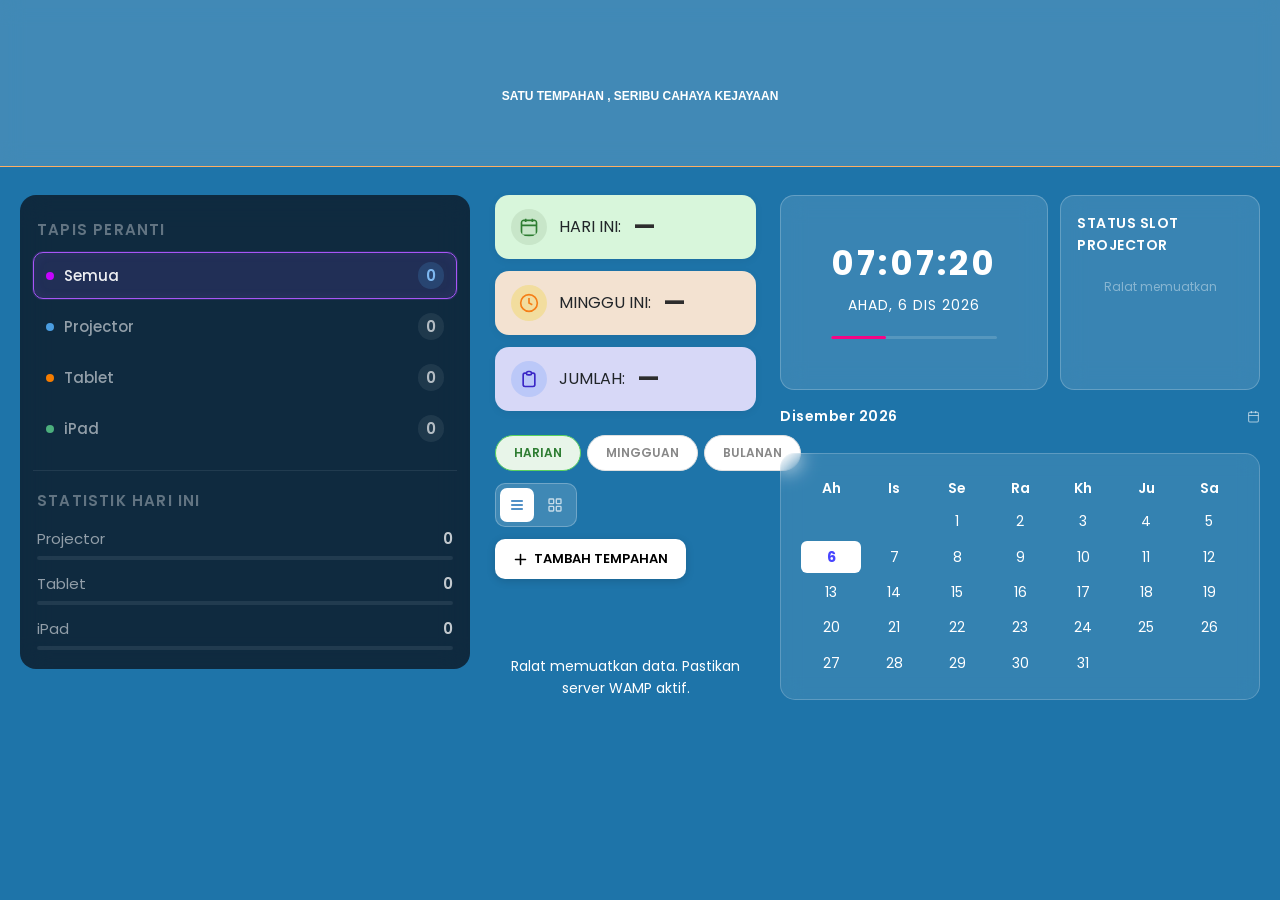
==== commit e843c085: "file latest index" ====
--- a/Projector/index.html
+++ b/Projector/index.html
@@ -362,20 +362,20 @@
 <div id="toast-container"></div>
 
 <!-- ════ MODAL LOG KELUAR  ════ -->
-<div id="logoutModal" style="display:none;position:fixed;inset:0;background:rgba(0,0,0,0.55);align-items:center;justify-content:center;z-index:9999;">
-  <div style="background:white;border-radius:16px;padding:32px 28px;text-align:center;max-width:320px;width:90%;font-family:'Poppins',sans-serif;">
-    <div style="width:52px;height:52px;background:#FCEBEB;border-radius:50%;display:flex;align-items:center;justify-content:center;margin:0 auto 16px;">
+<div id="logoutModal" style="display:none;position:fixed;inset:0;background:rgba(0, 0, 0, 0.696);align-items:center;justify-content:center;z-index:9999;">
+  <div style="background:rgb(46, 76, 116);border-radius:16px;padding:32px 28px;text-align:center;max-width:320px;width:90%;font-family:'Poppins',sans-serif;">
+    <div style="width:52px;height:52px;background:#ffffff;border-radius:50%;display:flex;align-items:center;justify-content:center;margin:0 auto 16px;">
       <svg width="24" height="24" viewBox="0 0 24 24" fill="none" stroke="#E24B4A" stroke-width="2" stroke-linecap="round" stroke-linejoin="round">
         <path d="M9 21H5a2 2 0 0 1-2-2V5a2 2 0 0 1 2-2h4"/>
         <polyline points="16 17 21 12 16 7"/>
         <line x1="21" y1="12" x2="9" y2="12"/>
       </svg>
     </div>
-    <p style="font-weight:600;font-size:16px;margin:0 0 8px;color:#1a1a1a;">KEMBALI KE HOMEPAGE</p>
-    <p style="color:#888;font-size:13px;margin:0 0 24px;">Anda pasti mahu kembali Ke Sistem Utama ?</p>
+    <p style="font-weight:600;font-size:16px;margin:0 0 8px;color:#fffdfa;">KEMBALI KE HOMEPAGE</p>
+    <p style="color:#fff6f6;font-size:13px;margin:0 0 24px;">Anda pasti mahu kembali Ke Sistem Utama ?</p>
     <div style="display:flex;gap:10px;justify-content:center;">
-      <button onclick="document.getElementById('logoutModal').style.display='none'" style="padding:9px 22px;border-radius:50px;border:1px solid #ddd;background:#f5f5f5;cursor:pointer;font-family:'Poppins',sans-serif;font-size:13px;">Tidak</button>
-      <a href="..\" style="padding:9px 22px;border-radius:50px;background:#E24B4A;color:white;text-decoration:none;font-size:13px;font-weight:500;font-family:'Poppins',sans-serif;">Ya</a>
+      <button onclick="document.getElementById('logoutModal').style.display='none'" style="padding:9px 22px;border-radius:50px;border:1px solid #ffffff;background:#f5f5f5;cursor:pointer;font-family:'Poppins',sans-serif;font-size:13px;">BATAL</button>
+      <a href="..\" style="padding:9px 22px;border-radius:50px;background:#E24B4A;color:rgb(255, 255, 255);text-decoration:none;font-size:13px;font-weight:500;font-family:'Poppins',sans-serif;">TERUSKAN</a>
     </div>
   </div>
 </div>
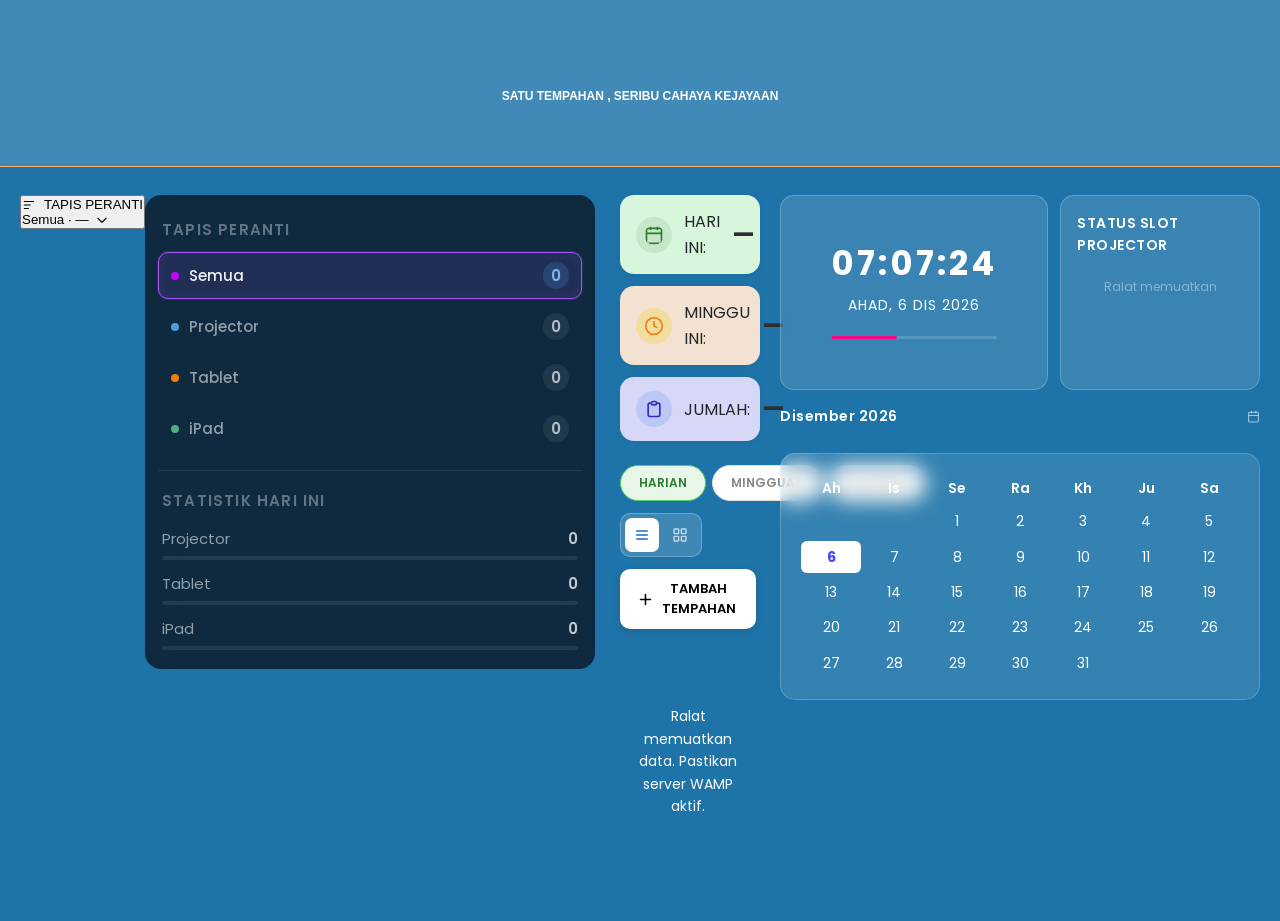
==== commit 6ad79676: "tambah fungsi toggle" ====
--- a/Projector/index.html
+++ b/Projector/index.html
@@ -55,11 +55,25 @@
   <div class="page active" id="page-dashboard">
 
     <!-- ════════════════════════════════════════
-         WRAPPER: sidebar + kandungan asal
+          sidebar 
          
     ════════════════════════════════════════ -->
+    <!--— mobile toggle button -->
     <div class="sb-outer-wrap">
-
+ <button class="sb-toggle-btn" id="sbToggle" onclick="toggleSidebar()">
+    <span style="display:flex;align-items:center;gap:8px;">
+      <svg width="14" height="14" fill="none" stroke="currentColor" stroke-width="2" viewBox="0 0 24 24">
+        <path stroke-linecap="round" d="M4 6h16M4 12h10M4 18h7"/>
+      </svg>
+      TAPIS PERANTI
+    </span>
+    <span class="sb-toggle-right" style="display:flex;align-items:center;gap:6px;">
+      <span class="sb-toggle-hint" id="sbHint">Semua · —</span>
+      <svg class="sb-toggle-arrow" id="sbArrow" width="14" height="14" fill="none" stroke="currentColor" stroke-width="2" viewBox="0 0 24 24">
+        <path stroke-linecap="round" stroke-linejoin="round" d="M19 9l-7 7-7-7"/>
+      </svg>
+    </span>
+  </button>
       <!-- ══ SIDEBAR  ══ -->
       <aside class="sb-panel" id="sbPanel">
 
@@ -123,7 +137,7 @@
         </div>
 
       </aside>
-      <!-- ══ /SIDEBAR BARU ══ -->
+      <!-- ══ /SIDEBAR  ══ -->
 
       <!-- ══ KANDUNGAN DASHBOARD  ══ -->
       <div class="sb-main-content">
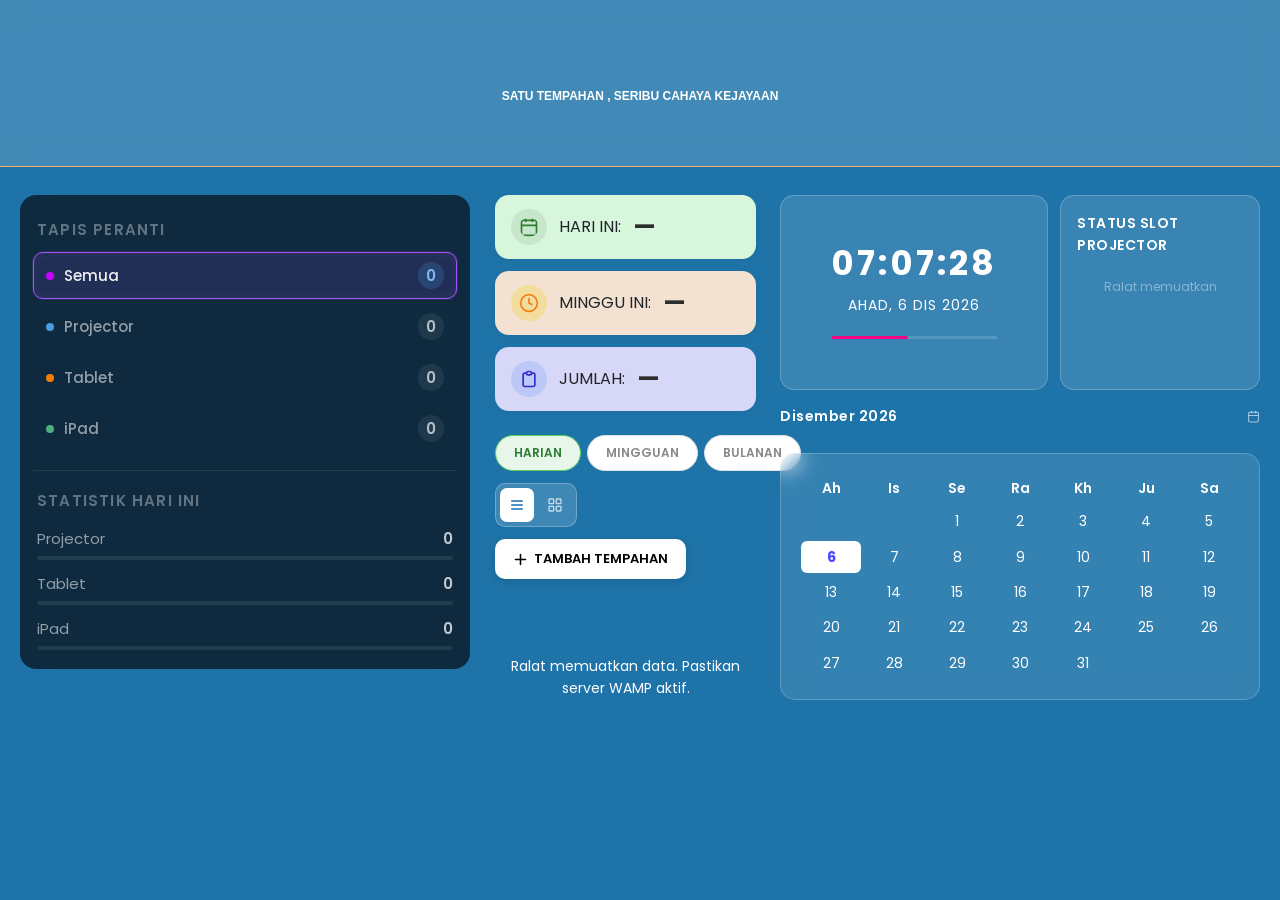
==== commit ab1025f9: "update kode index.html" ====
--- a/Projector/index.html
+++ b/Projector/index.html
@@ -68,7 +68,7 @@
       TAPIS PERANTI
     </span>
     <span class="sb-toggle-right" style="display:flex;align-items:center;gap:6px;">
-      <span class="sb-toggle-hint" id="sbHint">Semua · —</span>
+      <span class="sb-toggle-hint" id="sbHint">Lihat Semua  </span>
       <svg class="sb-toggle-arrow" id="sbArrow" width="14" height="14" fill="none" stroke="currentColor" stroke-width="2" viewBox="0 0 24 24">
         <path stroke-linecap="round" stroke-linejoin="round" d="M19 9l-7 7-7-7"/>
       </svg>
--- a/Projector/style.css
+++ b/Projector/style.css
@@ -1280,58 +1280,14 @@
 
 /* ── Responsive: sidebar jadi bar atas pada skrin kecil ── */
 @media (max-width: 900px) {
-  .sb-outer-wrap {
-    flex-direction: column;
-    gap: 12px;
-  }
-
-  .sb-panel {
+  .dashboard-layout { flex-direction: column; }
+  .dashboard-side {
     width: 100%;
     position: static;
     flex-direction: row;
-    flex-wrap: wrap;
-    padding: 12px;
-    gap: 10px;
-    border-radius: 12px;
-  }
-
-  .sb-section-title {
-    width: 100%;
-    margin: 0;
-  }
-
-  .sb-pill-list {
-    flex-direction: row;
-    flex-wrap: wrap;
-    gap: 6px;
-    margin-bottom: 0;
-  }
-
-  .sb-pill {
-    width: auto;
-    padding: 6px 12px;
-  }
-
-  .sb-divider {
-    width: 100%;
-    height: 0.5px;
-  }
-
-  .sb-stat-list {
-    flex-direction: row;
-    flex-wrap: wrap;
-    gap: 10px;
-    width: 100%;
-  }
-
-  .sb-stat-row {
-    flex: 1;
-    min-width: 100px;
-  }
-
-  .sb-main-content {
-    padding-left: 0;
-  }
+  }
+  .dashboard-side .cc-clock,
+  .dashboard-side .cc-cal { flex: 1; }
 }
 
 /* ============================================================
@@ -1341,24 +1297,22 @@
 /* ── TABLET (≤ 1024px) ───────────────────────────────────── */
 @media (max-width: 1024px) {
 
-  /* Sidebar jadi lebih kecil */
   .sb-panel {
-    width: 220px;
-    min-width: 200px;
+    width: 200px;
+    min-width: 180px;   
     padding: 14px 10px;
   }
 
-  /* Panel kanan dashboard lebih kecil */
   .dashboard-side {
-    width: 320px;
-  }
-
-  /* Navbar logo kecilkan */
+    width: 300px;       
+  }
+
   .navbar img {
     height: 80px !important;
     margin-right: 0 !important;
   }
 }
+
 
 /* ── MOBILE BESAR (≤ 768px) ─────────────────────────────── */
 @media (max-width: 768px) {
@@ -1376,8 +1330,7 @@
     position: static !important;
   }
 
-  /* Tajuk tengah navbar */
-  .navbar > div[style*="position:absolute"] ,
+  .navbar > div[style*="position:absolute"],
   .navbar > div[style*="position: absolute"] {
     position: static !important;
     transform: none !important;
@@ -1389,7 +1342,6 @@
   .navbar-title span { font-size: 13px !important; }
   .navbar-sub { font-size: 11px !important; }
 
-  /* Butang KEMBALI */
   .navbar > button {
     margin-left: 0 !important;
     padding: 6px 12px !important;
@@ -1398,18 +1350,18 @@
 
   /* ── CONTAINER ── */
   .container {
-    padding: 1rem 0.75rem 5rem; /* bawah lebih untuk bottom nav */
-  }
-
-  /* ── SIDEBAR + KANDUNGAN: susun atas-bawah ── */
+    padding: 1rem 0.75rem 5rem;
+  }
+
+  /* ── SIDEBAR ── */
   .sb-outer-wrap {
     flex-direction: column;
-    gap: 10px;
+    gap: 0px;
   }
 
   .sb-panel {
     width: 100%;
-    min-width: unset;
+    min-width: unset;   
     position: static;
     margin-right: 0;
     padding: 12px;
@@ -1435,7 +1387,7 @@
     border-radius: 20px;
   }
 
-  .sb-pill-name { font-size: 12px; }
+  .sb-pill-name  { font-size: 12px; }
   .sb-pill-count { font-size: 11px; padding: 1px 6px; }
 
   .sb-divider { width: 100%; }
@@ -1447,26 +1399,39 @@
     width: 100%;
   }
 
-  .sb-stat-row { flex: 1; min-width: 80px; }
-  .sb-stat-name, .sb-stat-num { font-size: 12px; }
-
-  .sb-main-content { padding-left: 0; }
+  .sb-stat-row   { flex: 1; min-width: 80px; }
+  .sb-stat-name,
+  .sb-stat-num   { font-size: 12px; }
+
+  /* ── KANDUNGAN UTAMA── */
+  .sb-main-content {
+    padding-left: 0;
+    width: 100%;
+    min-width: 0;
+    overflow: hidden;   
+  }
 
   /* ── DASHBOARD LAYOUT ── */
   .dashboard-layout {
     flex-direction: column;
     gap: 14px;
+    width: 100%;        
+    min-width: 0;       
+  }
+
+  .dashboard-main {
+    width: 100%;        
+    min-width: 0;       
   }
 
   .dashboard-side {
     width: 100%;
     position: static;
-    flex-direction: column; 
+    flex-direction: column;
     gap: 10px;
-    order: -1;  
-  }
-
-  /* side-row (jam + status slot) jadi column */
+    order: -1;
+  }
+
   .side-row {
     flex-direction: column;
     gap: 10px;
@@ -1482,7 +1447,7 @@
   /* ── STATS BAR ── */
   .stats-bar {
     display: grid;
-    grid-template-columns: repeat(3, 1fr);
+    grid-template-columns: repeat(3, minmax(0, 1fr)); 
     gap: 8px;
   }
 
@@ -1496,14 +1461,8 @@
     border-radius: 12px;
   }
 
-  .stat-chip svg {
-    width: 28px;
-    height: 28px;
-  }
-
-  .stat-chip strong {
-    font-size: 20px;
-  }
+  .stat-chip svg    { width: 28px; height: 28px; }
+  .stat-chip strong { font-size: 20px; }
 
   /* ── TOOLBAR ── */
   .toolbar {
@@ -1523,7 +1482,6 @@
 
   .view-toggle { justify-content: flex-start; }
 
-  /* Butang tambah tempahan: penuh lebar */
   .btn-primary {
     width: 100%;
     justify-content: center;
@@ -1536,10 +1494,10 @@
     gap: 8px;
   }
 
-  .card-name { font-size: 13px; }
-  .card-meta { gap: 6px; }
-  .meta-item { font-size: 11px; }
-  .card-tujuan { font-size: 11px; }
+  .card-name    { font-size: 13px; }
+  .card-meta    { gap: 6px; }
+  .meta-item    { font-size: 11px; }
+  .card-tujuan  { font-size: 11px; }
 
   .card-actions {
     width: 100%;
@@ -1548,26 +1506,23 @@
     justify-content: flex-end;
   }
 
-  /* Grid view: 1 kolum je di mobile */
   .grid-3 { grid-template-columns: 1fr; }
   .grid-2 { grid-template-columns: 1fr; }
 
-  /* ── JAM ── */
-  .cc-time { font-size: 26px; letter-spacing: 2px; }
-  .cc-date { font-size: 12px; }
-
-  /* ── KALENDAR ── */
-  .cc-cal-grid { padding: 12px; gap: 2px; }
-  .cc-cal-num  { font-size: 12px; padding: 4px 1px; }
+  /* ── JAM & KALENDAR ── */
+  .cc-time      { font-size: 26px; letter-spacing: 2px; }
+  .cc-date      { font-size: 12px; }
+  .cc-cal-grid  { padding: 12px; gap: 2px; }
+  .cc-cal-num   { font-size: 12px; padding: 4px 1px; }
   .cc-day-label { font-size: 11px; }
 
   /* ── FORM ── */
-  .form-card { padding: 1.25rem; border-radius: 14px; }
-  .form-row  { grid-template-columns: 1fr; }
-
-  .device-selector { grid-template-columns: repeat(3, 1fr); gap: 8px; }
+  .form-card    { padding: 1.25rem; border-radius: 14px; }
+  .form-row     { grid-template-columns: 1fr; }
+
+  .device-selector    { grid-template-columns: repeat(3, 1fr); gap: 8px; }
   .device-option-inner { padding: 10px 6px; gap: 4px; }
-  .device-option-icon { width: 36px; height: 36px; }
+  .device-option-icon  { width: 36px; height: 36px; }
   .device-option-label { font-size: 11px; }
 
   .form-header h2 { font-size: 16px; margin-right: 0; }
@@ -1576,25 +1531,96 @@
   .modal-box { max-width: 95%; padding: 1.25rem; }
 }
 
+
 /* ── MOBILE KECIL (≤ 480px) ─────────────────────────────── */
 @media (max-width: 480px) {
 
-  /* Stats: 1 baris 3 kolum kecil */
-  .stats-bar { grid-template-columns: repeat(3, 1fr); gap: 6px; }
-  .stat-chip { padding: 8px 8px; }
+  .stats-bar {
+    grid-template-columns: repeat(3, minmax(0, 1fr)); /* ← minmax(0) elak overflow */
+    gap: 6px;
+  }
+
+  .stat-chip        { padding: 8px 8px; }
   .stat-chip strong { font-size: 18px; }
-  .stat-chip svg { width: 24px; height: 24px; }
+  .stat-chip svg    { width: 24px; height: 24px; }
 
   .navbar-title span { font-size: 11px !important; }
-  .navbar-sub { font-size: 10px !important; }
-
-  /* Device selector: 1 kolum */
+  .navbar-sub        { font-size: 10px !important; }
+
   .device-selector { grid-template-columns: 1fr; }
 
   .cc-time { font-size: 22px; }
 
-  /* Toast lebih kecil */
   #toast-container { right: 0.5rem; left: 0.5rem; max-width: unset; }
+}
+
+/* =================== butang toggle pada desktop ==================================*/
+.sb-toggle-btn { display: none; }
+
+@media (max-width: 768px) {
+  .sb-toggle-btn {
+    display: flex !important;
+    align-items: center;
+    justify-content: space-between;
+    width: 100%;
+    padding: 10px 14px;
+    background: rgba(10,15,25,0.85);
+    border: 1px solid rgba(255,255,255,0.12);
+    border-radius: 12px;
+    cursor: pointer;
+    font-family: 'Poppins', sans-serif;
+    color: rgba(255,255,255,0.85);
+    font-size: 13px;
+    font-weight: 600;
+    margin-bottom: 0;
+  }
+
+  .sb-toggle-btn.active {
+    border-radius: 12px 12px 0 0;
+  }
+
+  .sb-toggle-hint {
+    font-size: 11px;
+    color: rgba(255,255,255,0.4);
+    font-weight: 400;
+  }
+
+  .sb-toggle-arrow {
+    transition: transform 0.3s ease;
+    color: rgba(255,255,255,0.5);
+  }
+
+  .sb-toggle-arrow.open {
+    transform: rotate(180deg);
+  }
+
+  /* Sidebar tersembunyi by default */
+  .sb-panel {
+    display: none !important;
+    width: 100% !important;
+    min-width: unset !important;
+    position: static !important;
+    margin-right: 0 !important;
+    flex-direction: column !important;
+    border-radius: 0 0 12px 12px !important;
+  }
+
+  /* Tunjuk bila toggle dibuka */
+  .sb-panel.sb-open {
+    display: flex !important;
+  }
+
+  .sb-panel.sb-open .sb-pill-list {
+    flex-direction: row;
+    flex-wrap: wrap;
+  }
+
+  .sb-panel.sb-open .sb-stat-list {
+    flex-direction: row;
+    flex-wrap: wrap;
+  }
+
+  .sb-stat-row { flex: 1; min-width: 80px; }
 }
 
 /* ── BOTTOM NAVIGATION BAR───────────────── */
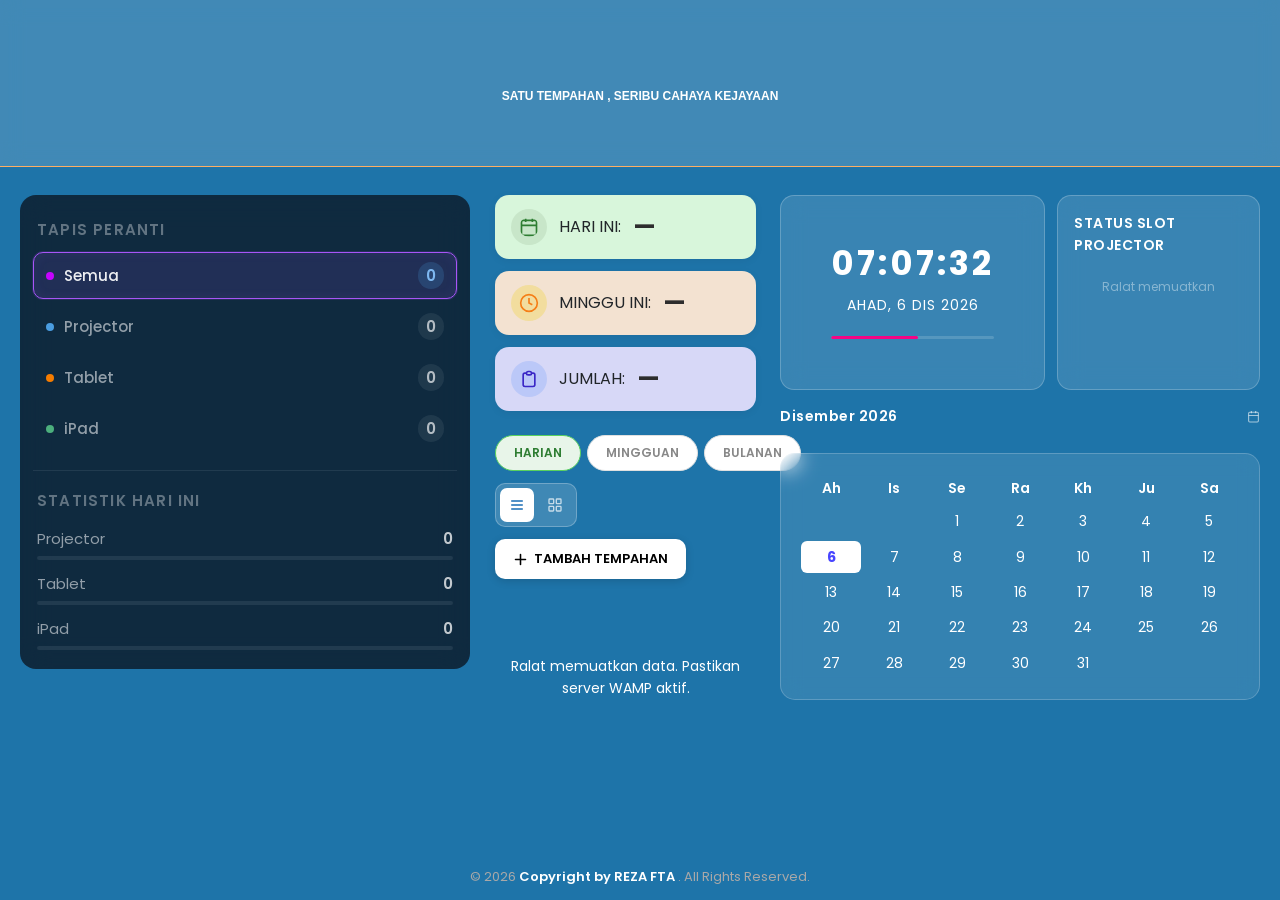
==== commit 2a8d72a3: "update kode footer" ====
--- a/Projector/index.html
+++ b/Projector/index.html
@@ -443,6 +443,11 @@
     <span class="mbn-label">Bulanan</span>
   </button>
 </nav>
-
+<!-- -----------------bahagian footer ------------- -->
+<footer class="footer-wrapper">
+  <p class="footer-text">
+    &copy; 2026 <span class="footer-brand">Copyright by REZA FTA</span> . All Rights Reserved.
+  </p>
+</footer>
 </body>
 </html>
--- a/Projector/style.css
+++ b/Projector/style.css
@@ -1726,4 +1726,27 @@
   z-index: 1;
   margin: 0 !important;
   max-width: 100% !important;
+}
+
+/* ==========bahagian footer==================== */
+.footer-wrapper {
+  position: fixed;        
+  bottom: 0;
+  left: 0;
+  width: 100%;
+  padding: 0.75rem 2rem;
+  background: rgba(0, 0, 0, 0); 
+  text-align: center;               
+  z-index: 999;
+}
+
+.footer-text {
+  font-size: 13px;
+  color: #a9a8a8;
+  margin: 0;
+}
+
+.footer-brand {
+  font-weight: 600;
+  color: #ffffff;
 }
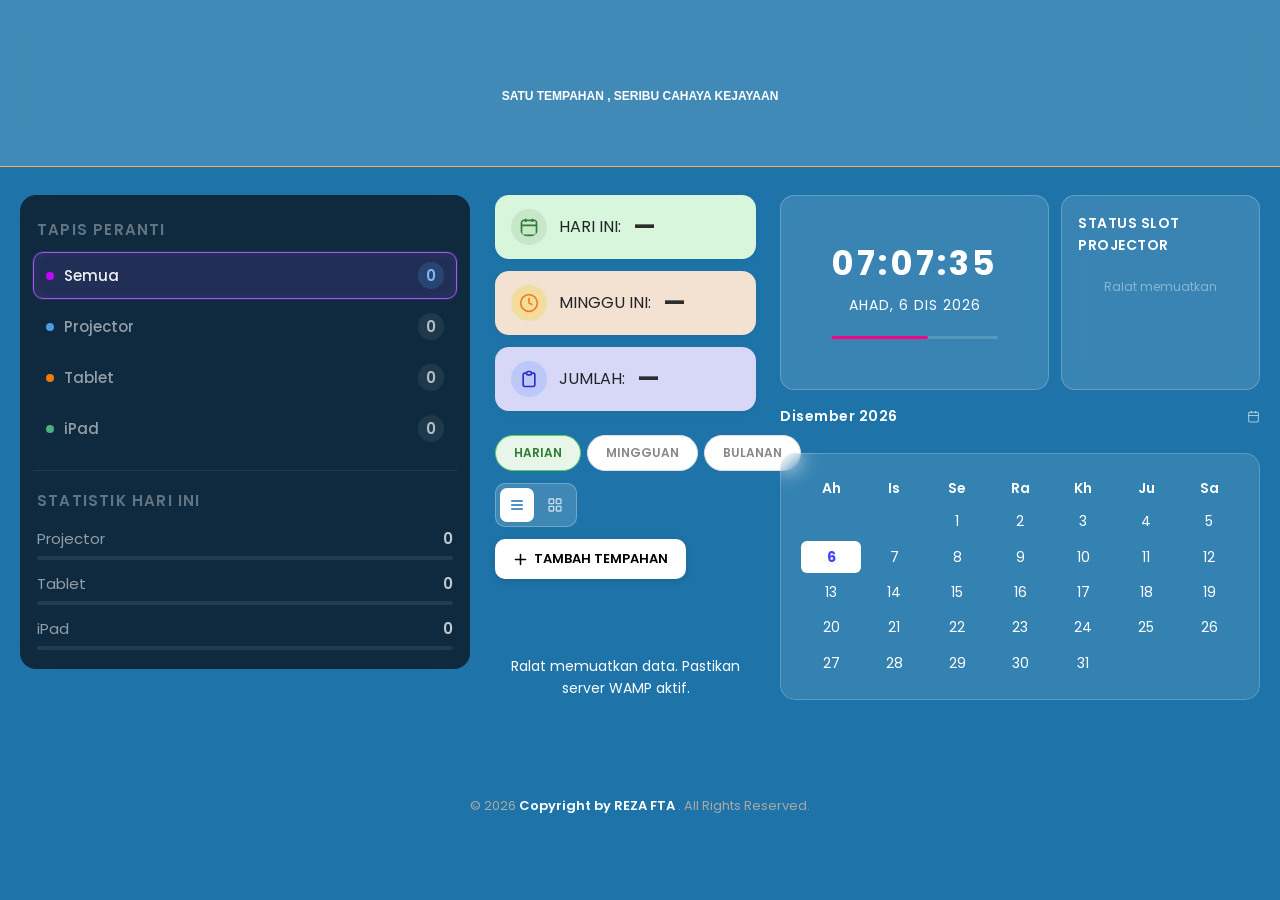
==== commit 46b934d4: "latest file" ====
--- a/Projector/index.html
+++ b/Projector/index.html
@@ -449,5 +449,6 @@
     &copy; 2026 <span class="footer-brand">Copyright by REZA FTA</span> . All Rights Reserved.
   </p>
 </footer>
+
 </body>
 </html>
--- a/Projector/style.css
+++ b/Projector/style.css
@@ -300,8 +300,8 @@
 }
 .btn-danger:hover { background: var(--red-light); color: var(--red); border-color: var(--red-mid); }
 
-.btn-secondary { background:rgba(255, 255, 255, 0.958); color: rgb(0, 0, 0); border: 1px solid rgb(110, 108, 108); }
-.btn-secondary:hover { background: rgba(199, 199, 199, 0.573); }
+.btn-secondary { background:rgba(0, 0, 0, 0.958); color: rgb(255, 252, 252); border: 1px solid rgb(255, 255, 255); }
+.btn-secondary:hover { background: rgba(71, 148, 235, 0.464); }
 
 .btn-submit {
   width: 100%;
@@ -496,7 +496,7 @@
 text-shadow: 0 0 6px #f5a623, 0 0 12px #f5a623;
   flex: 1;           
   text-align: center; 
-  margin-right: 60px;
+  margin-right: 100px;
 
 }
 
@@ -1730,14 +1730,9 @@
 
 /* ==========bahagian footer==================== */
 .footer-wrapper {
-  position: fixed;        
-  bottom: 0;
-  left: 0;
-  width: 100%;
-  padding: 0.75rem 2rem;
-  background: rgba(0, 0, 0, 0); 
-  text-align: center;               
-  z-index: 999;
+     text-align: center;
+    padding: 20px 0;
+    margin-top: 20px;
 }
 
 .footer-text {
